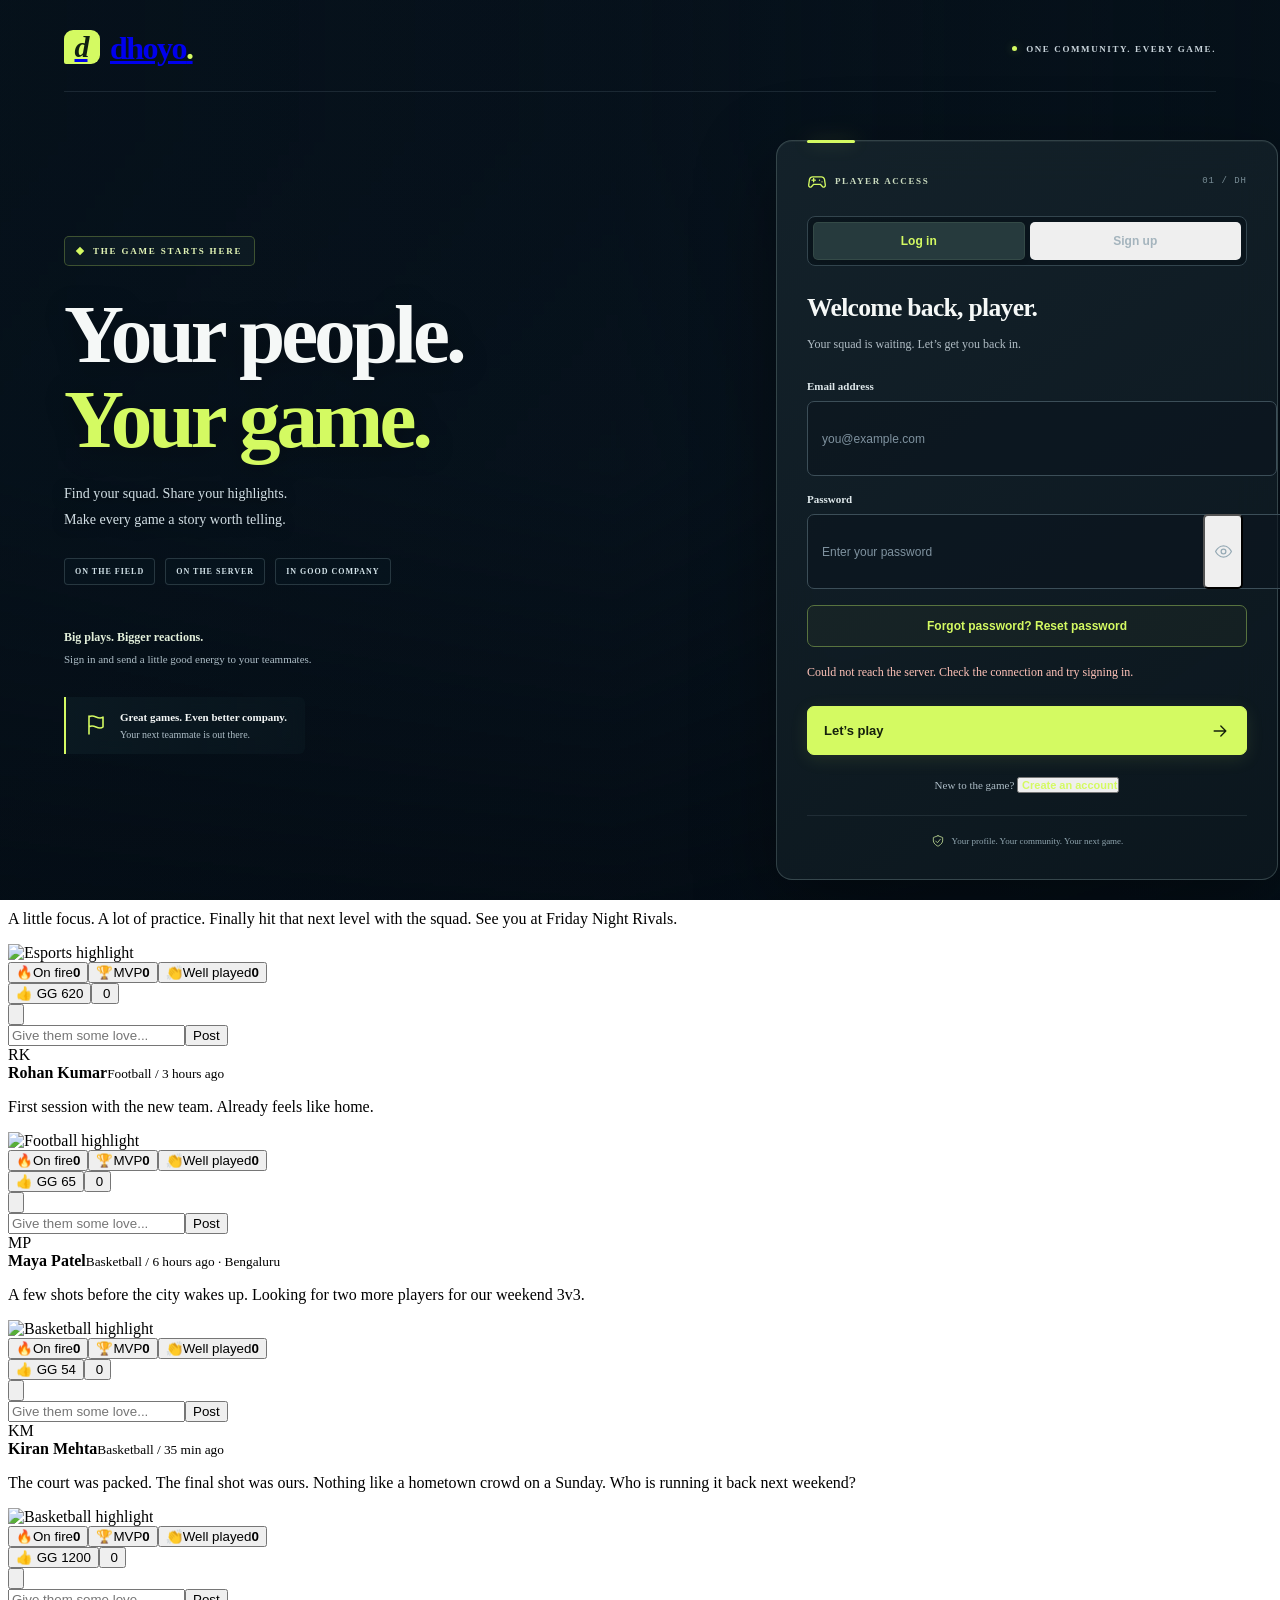
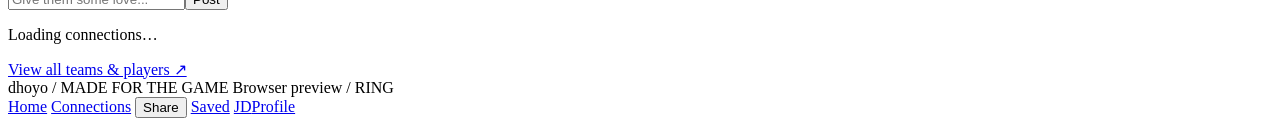
==== app/static/sportspace/index.html @ 50d2f035 "new" ====
<!doctype html>
<html lang="en">
<head>
  <meta charset="utf-8">
  <meta name="viewport" content="width=device-width,initial-scale=1">
  <title>dhoyo | Your people. Your game.</title>
  <meta name="description" content="Find your sporting community, share your highlights, and make room for your next game. Welcome to dhoyo.">
  <link rel="stylesheet" href="style.css">
  <link rel="stylesheet" href="social.css">
  <link rel="stylesheet" href="arena.css">
  <link rel="stylesheet" href="ring.css">
  <link rel="stylesheet" href="network.css">
  <link rel="stylesheet" href="connections.css">
  <link rel="stylesheet" href="profile.css">
  <link rel="stylesheet" href="player-hub.css">
  <link rel="stylesheet" href="game.css">
  <link rel="stylesheet" href="auth.css">
  <link rel="stylesheet" href="messages.css">
  <link rel="stylesheet" href="stickers.css">
  <link rel="stylesheet" href="friends.css">
  <link rel="stylesheet" href="organisations.css">
  <script src="stickers.js" defer></script>
  <script src="auth-ui.js" defer></script>
  <script src="auth-encryption.js" defer></script>
  <script src="app.js" defer></script>
  <script src="social.js" defer></script>
  <script src="arena.js" defer></script>
  <script src="ring.js" defer></script>
  <script src="network.js" defer></script>
  <script src="connections.js" defer></script>
  <script src="player-hub.js" defer></script>
  <script src="messages.js" defer></script>
  <script src="stickers-ui.js" defer></script>
  <script src="friends.js" defer></script>
  <script src="account-security.js" defer></script>
  <script src="organisations.js" defer></script>
</head>
<body class="account-pending">
  <aside class="sidebar">
    <a class="brand" href="#ring" aria-label="dhoyo home"><span class="brand-mark" aria-hidden="true">D</span> dhoyo<span class="ring-wordmark-dot">.</span></a>
    <div class="workspace-label">YOUR SPORTING UNIVERSE</div>
    <nav aria-label="Main navigation">
      <button data-org-route="organisation" hidden><img class="nav-icon" src="icons/trophy.svg" alt=""> Organisation dashboard</button>
      <button data-ring-route="ring"><img class="nav-icon" src="icons/house.svg" alt=""> Social feed</button>
      <button data-ring-route="connections"><img class="nav-icon" src="icons/users.svg" alt=""> Connections</button>
      <button data-ring-route="discover"><img class="nav-icon" src="icons/compass.svg" alt=""> Discover Arenas</button>
      <button data-view="grounds"><img class="nav-icon" src="icons/map-pin.svg" alt=""> Book a ground</button>
      <button data-view="tournaments"><img class="nav-icon" src="icons/trophy.svg" alt=""> Tournaments</button>
      <button data-view="activity"><img class="nav-icon" src="icons/bookmark.svg" alt=""> Saved & activity</button>
    </nav>
    <div id="ring-memberships"></div>
    <div class="sidebar-bottom"><span class="avatar mine">JD</span><div><strong>Jordan Davis</strong><small>Player account</small></div></div>
  </aside>
  <div class="shell">
    <header class="topbar"><span class="top-title">THE NEXT GENERATION OF PLAY</span><label class="search"><img class="nav-icon" src="icons/search.svg" alt=""><input id="search" type="search" placeholder="Search players, sports and places" aria-label="Search players, sports and places"></label></header>
    <main>
      <div class="page-heading"><div><p class="eyebrow" id="eyebrow">THE COMMUNITY</p><h1 id="title">A shared love of the game.</h1><p id="subtitle">On the field. On the server. In good company.</p></div><button class="primary" id="create">+ Create post</button></div>
      <div class="filters" id="filters" role="group" aria-label="Filter by sport"></div>
      <div id="content"></div>
    </main>
    <footer>dhoyo / MADE FOR THE GAME <span id="connection-status">Connecting to your account…</span></footer>
  </div>
  <nav class="app-bottom-nav" aria-label="App navigation">
    <a href="#ring" data-bottom-route="ring"><img src="icons/house.svg" alt=""><span>Home</span></a>
    <a href="#connections" data-bottom-route="connections"><img src="icons/users.svg" alt=""><span>Connections</span></a>
    <button type="button" data-compose aria-label="Share a moment"><img src="icons/plus.svg" alt=""><span>Share</span></button>
    <a href="#activity" data-bottom-route="activity"><img src="icons/bookmark.svg" alt=""><span>Saved</span></a>
    <a href="#player/demo-user" data-bottom-route="profile"><span class="bottom-profile-avatar">JD</span><span>Profile</span></a>
  </nav>
  <dialog id="modal"><form id="modal-form"><div class="modal-heading"><h2 id="modal-title"></h2><button type="button" class="icon-button" id="close-modal" aria-label="Close dialog" title="Close">×</button></div><div id="modal-body"></div><button class="primary wide" id="submit-modal" type="submit">Save</button></form></dialog>
  <div id="toast" role="status"></div>
  <dialog id="story-dialog" aria-label="Story viewer"><div id="story-content"></div></dialog>
</body>
</html>
---- app/static/sportspace/auth.css ----
/* Player access uses the same local arena artwork as the community. */
body.account-visible { overflow: hidden; }
.account-pending > .sidebar,
.account-pending > .shell,
.account-pending > .app-bottom-nav { visibility: hidden; }

#account-screen {
  --account-lime: #d4fa62;
  --account-muted: #b0bdc5;
  position: fixed;
  inset: 0;
  z-index: 1000;
  display: flex;
  flex-direction: column;
  align-items: stretch;
  gap: 0;
  padding: 30px clamp(24px, 5vw, 88px) 22px;
  overflow: auto;
  isolation: isolate;
  background: #07121c;
  color: #f5f8f7;
  scrollbar-color: #566743 #101c25;
}
.account-scene {
  position: fixed;
  inset: 0;
  z-index: -1;
  pointer-events: none;
  background:
    linear-gradient(90deg, #05101845, #0510180d 48%, #051018a6),
    linear-gradient(180deg, #06101c26 15%, #06101c0d 52%, #040b13b3),
    url("assets/game-arena.webp") center / cover no-repeat;
}
#account-screen .account-header {
  display: flex;
  align-items: center;
  justify-content: space-between;
  flex-shrink: 0;
  gap: 20px;
  padding-bottom: 24px;
  border-bottom: 1px solid #c8e1ef1c;
}
#account-screen .account-brand {
  display: inline-flex;
  gap: 0;
  font-size: 32px;
  font-weight: 850;
  letter-spacing: -1.5px;
}
.account-brand-symbol {
  display: grid;
  place-items: center;
  width: 34px;
  height: 34px;
  margin-right: 10px;
  border-radius: 9px 9px 9px 2px;
  background: var(--account-lime);
  color: #102011;
  font-size: 30px;
  font-weight: 900;
  line-height: 1;
  font-style: italic;
  padding-right: 2px;
  letter-spacing: -2px;
}
.account-brand-dot { color: var(--account-lime); }
.account-header-note {
  display: flex;
  align-items: center;
  gap: 9px;
  color: #cad5dc;
  font-size: 9px;
  font-weight: 650;
  letter-spacing: 1.6px;
}
.account-header-note > span {
  width: 5px;
  height: 5px;
  background: var(--account-lime);
  border-radius: 50%;
  box-shadow: 0 0 10px #d4fa6255;
}
.account-layout {
  display: grid;
  grid-template-columns: minmax(0, 1fr) minmax(360px, 440px);
  align-items: center;
  gap: clamp(30px, 6vw, 100px);
  flex: 1 0 auto;
  width: 100%;
  max-width: 1440px;
  margin: auto;
  padding: 48px 0;
}
#account-screen .account-welcome { padding-bottom: 30px; }
.account-kicker {
  display: inline-flex;
  align-items: center;
  gap: 10px;
  padding: 9px 12px;
  border: 1px solid #d4fa6240;
  border-radius: 5px;
  background: #111e26b3;
  color: #e4f6b7;
  font-size: 9px;
  font-weight: 700;
  letter-spacing: 1.8px;
}
.account-kicker > span {
  width: 6px;
  height: 6px;
  background: var(--account-lime);
  transform: rotate(45deg);
}
#account-screen .account-welcome h1 {
  max-width: none;
  margin: 26px 0 20px;
  font-size: clamp(50px, 6.5vw, 96px);
  font-weight: 850;
  line-height: 1.02;
  letter-spacing: -4px;
  text-shadow: 0 4px 28px #0005;
}
.account-welcome h1 > span { color: var(--account-lime); }
#account-screen .account-welcome > p {
  max-width: 440px;
  margin: 0;
  color: #d2dfe5;
  font-size: clamp(13px, 1.1vw, 16px);
  line-height: 1.8;
  text-shadow: 0 2px 12px #000a;
}
#account-screen .account-pills {
  display: flex;
  gap: 10px;
  flex-wrap: wrap;
  margin-top: 26px;
}
#account-screen .account-pills > span {
  padding: 8px 10px;
  border: 1px solid #d0e9f12b;
  border-radius: 4px;
  background: #07162080;
  color: #d3e3e9;
  font-size: 8px;
  font-weight: 650;
  letter-spacing: 1px;
}
.account-quest {
  display: flex;
  align-items: center;
  gap: 12px;
  width: fit-content;
  margin-top: 28px;
  padding: 14px 18px;
  border-left: 2px solid var(--account-lime);
  background: linear-gradient(90deg, #0c1b23d9, #0c1b2380);
  border-radius: 0 6px 6px 0;
  backdrop-filter: blur(8px);
}
.account-stickers { margin-top: 30px; max-width: 520px; }
.account-stickers[hidden] { display: none; }
.account-sticker-strip { display: grid; grid-template-columns: repeat(8, minmax(0, 1fr)); gap: 2px; align-items: center; }
.account-sticker { width: 100%; height: auto; filter: drop-shadow(0 5px 6px #0005); transform: rotate(-8deg); transition: transform .2s; }
.account-sticker:nth-child(even) { transform: rotate(8deg) translateY(-5px); }
.account-sticker:hover { transform: translateY(-8px) rotate(0); }
#account-screen .account-stickers p { margin: 13px 0 0; font-size: 12px; line-height: 1.6; color: #e2efda; }
.account-stickers p > span { display: block; color: #aebec7; font-size: 11px; margin-top: 4px; }
.account-quest > svg { width: 24px; height: 24px; color: var(--account-lime); }
.account-quest strong { display: block; font-size: 11px; font-weight: 650; }
.account-quest div > span { display: block; margin-top: 6px; color: #aebec7; font-size: 10px; }
#account-screen .account-form {
  position: relative;
  width: 100%;
  max-width: none;
  margin: 0;
  padding: 30px;
  border: 1px solid #a9c5c13d;
  border-radius: 16px;
  background: linear-gradient(145deg, #15232bec, #0c171fea);
  box-shadow: 0 24px 80px #0006, inset 0 1px 0 #e7fffc0d;
  backdrop-filter: blur(20px);
}
.account-form::before {
  content: "";
  position: absolute;
  width: 48px;
  height: 3px;
  top: -1px;
  left: 30px;
  background: var(--account-lime);
  border-radius: 2px;
  box-shadow: 0 0 18px #d4fa6244;
}
.account-card-top { display: flex; align-items: center; justify-content: space-between; gap: 12px; }
.account-access { display: flex; align-items: center; gap: 8px; color: #cbdcc0; font-size: 9px; font-weight: 650; letter-spacing: 1.6px; }
.account-access svg { width: 20px; height: 20px; color: var(--account-lime); }
.account-card-index { color: #788d96; font-family: monospace; font-size: 9px; letter-spacing: 1px; }
.account-auth-tabs { display: grid; grid-template-columns: 1fr 1fr; gap: 5px; margin: 25px 0 27px; padding: 5px; background: #071119a6; border: 1px solid #33454e; border-radius: 8px; }
.account-auth-tabs button { padding: 11px; border: 1px solid transparent; border-radius: 5px; color: #a4b4bd; font-size: 12px; font-weight: 650; }
.account-auth-tabs button:hover { background: #23333b; color: #f3f8f7; }
.account-auth-tabs button.active { background: #263a3d; border-color: #5c756047; color: var(--account-lime); box-shadow: 0 2px 5px #0002; }
#account-screen .account-form h2 { margin: 0; font-size: clamp(23px, 2vw, 28px); line-height: 1.2; font-weight: 750; letter-spacing: -.7px; }
#account-screen .account-form .account-form-intro { margin: 10px 0 26px; color: var(--account-muted); font-size: 12px; line-height: 1.7; }
#account-screen .account-form label { display: block; margin: 17px 0 0; color: #dfe9ec; font-size: 11px; font-weight: 550; }
#account-screen .account-form input,
#account-screen .account-form select {
  display: block;
  width: 100%;
  min-width: 0;
  min-height: 47px;
  margin-top: 9px;
  padding: 13px 14px;
  border: 1px solid #3c4e58;
  border-radius: 7px;
  background: #0a151e99;
  color: #eff6f6;
  font-size: 12px;
  font-weight: 400;
  transition: border-color .18s, background .18s;
}
#account-screen .account-form input::placeholder { color: #7f929f; opacity: 1; }
#account-screen .account-form input:hover,
#account-screen .account-form select:hover { border-color: #638077; }
#account-screen .account-form input:focus,
#account-screen .account-form select:focus { outline: 2px solid var(--account-lime); outline-offset: 2px; border-color: #8ba74f; background: #101f26; }
.account-password-field { position: relative; margin-top: 9px; }
#account-screen .account-password-field input { margin: 0; padding-right: 48px; }
.account-password-toggle { position: absolute; inset: 0 4px 0 auto; display: grid; place-items: center; width: 40px; padding: 0; border-radius: 5px; color: #96aab5; }
.account-password-toggle svg { width: 19px; height: 19px; }
.account-password-toggle:hover { color: var(--account-lime); background: #d4fa620a; }
#account-screen .account-forgot { display: block; width: 100%; min-height: 42px; margin: 16px 0 0; padding: 10px 12px; border: 1px solid #58733f; border-radius: 7px; background: #d4fa6208; color: var(--account-lime); font-size: 12px; font-weight: 650; text-align: center; }
.account-forgot:hover { text-decoration: underline; text-underline-offset: 3px; }
#account-screen .account-form .account-password-help { margin-top: 7px; color: #9dafb9; font-size: 10px; }
#account-screen .account-location { display: grid; grid-template-columns: minmax(0, 1fr) minmax(0, 1fr); gap: 12px; }
#account-screen .account-form .account-error { margin: 16px 0 0; color: #ffc3b8; font-size: 12px; line-height: 1.6; }
#account-screen .account-error:empty { display: none; }
#account-screen .account-form .account-notice { margin: 16px 0 0; color: var(--account-lime); font-size: 12px; line-height: 1.6; }
#account-screen .account-notice:empty { display: none; }
#account-screen .account-form .account-submit { display: flex; align-items: center; justify-content: space-between; width: 100%; min-height: 49px; margin: 24px 0 0; padding: 13px 16px; border: 1px solid #d4fa62; border-radius: 7px; background: var(--account-lime); color: #14200c; font-size: 13px; font-weight: 750; box-shadow: 0 4px 18px #d4fa621a; }
.account-submit svg { width: 20px; height: 20px; transition: transform .18s; }
#account-screen .account-submit:hover { background: #e3ff95; border-color: #e3ff95; box-shadow: 0 4px 24px #d4fa6233; }
.account-submit:hover svg { transform: translateX(3px); }
#account-screen .account-submit:disabled { opacity: .65; cursor: wait; }
#account-screen .account-form .account-switch-line { margin: 22px 0; color: #aebec7; text-align: center; font-size: 11px; }
#account-screen .account-switch { width: auto; padding: 0 0 0 3px; color: var(--account-lime); font-size: 11px; font-weight: 650; }
.account-switch:hover { text-decoration: underline; text-underline-offset: 3px; }
#account-screen .account-return { display: block; width: 100%; padding: 10px; margin-bottom: 16px; color: var(--account-lime); font-size: 12px; }
#account-code { letter-spacing: .3em; font-size: 17px!important; }
.account-card-footer { display: flex; align-items: center; justify-content: center; gap: 7px; padding-top: 18px; border-top: 1px solid #b7d3e01a; color: #8fa5ae; font-size: 9px; line-height: 1.6; }
.account-card-footer svg { width: 14px; height: 14px; flex-shrink: 0; color: #abc487; }
#account-screen .account-footer { display: flex; align-items: center; justify-content: space-between; flex-shrink: 0; gap: 20px; margin: 0; padding: 18px 0 0; border-top: 1px solid #c8e1ef1c; color: #aec1cd; font-size: 8px; font-weight: 600; letter-spacing: 1.6px; }
.account-footer > span:last-child { display: flex; align-items: center; gap: 12px; }
.account-footer svg { width: 15px; height: 15px; color: var(--account-lime); }
#account-screen.account-register .account-layout { padding-block: 30px; }
.account-register .account-auth-tabs { margin-block: 20px; }
#account-screen.account-register .account-form-intro { margin-bottom: 20px; }
#account-screen.account-register .account-form label { margin-top: 14px; }

.account-security-dialog { width: 500px; max-width: calc(100vw - 24px); max-height: calc(100dvh - 32px); padding: 0; border: 1px solid #3b4e5c; border-radius: 14px; background: #101d2b; color: #f2f6ee; overflow: auto; color-scheme: dark; }
.account-security-dialog::backdrop { background: #050c17ba; backdrop-filter: blur(5px); }
.security-heading { display: flex; align-items: center; justify-content: space-between; gap: 12px; padding: 22px 24px; border-bottom: 1px solid #334655; }
.security-heading h2 { margin: 7px 0 0; font-size: 22px; }
.security-heading .eyebrow { color: #d4fa62; }
.security-close { min-width: 36px; min-height: 36px; border-radius: 50%; border: 1px solid #445967; color: #e8eff0; font-size: 22px; }
#account-security-form { padding: 22px 24px; }
.security-intro, .security-recovery p { margin: 0 0 20px; color: #a8b8c4; font-size: 12px; line-height: 1.8; }
#account-security-form label { display: block; margin-top: 16px; font-size: 12px; font-weight: 650; }
#account-security-form input { display: block; width: 100%; min-width: 0; min-height: 44px; margin-top: 8px; padding: 12px; border: 1px solid #405362; border-radius: 7px; background: #0b1723; color: #f2f6ee; font-size: 13px; }
#security-password-help { display: block; margin-top: 7px; color: #a8b8c4; font-size: 10px; }
.security-error { color: #ffc3b8; font-size: 12px; line-height: 1.7; }
.security-error:empty { display: none; }
.security-submit { width: 100%; min-height: 44px; margin-top: 22px; background: #d4fa62; color: #14200c; border-radius: 7px; }
.security-recovery { margin-top: 24px; padding-top: 18px; border-top: 1px solid #334655; }
.security-recovery strong { font-size: 12px; }
.security-recovery p { margin: 8px 0 10px; }
.security-recovery button { width: 100%; min-height: 42px; padding: 10px; border: 1px solid #647c39; border-radius: 7px; color: #d4fa62; font-size: 12px; }
.account-security-dialog :is(button,input):focus-visible, #account-screen .account-forgot:focus-visible, #account-screen .account-return:focus-visible { outline: 2px solid #d4fa62; outline-offset: 3px; }
.account-security-dialog :disabled { opacity: .6; cursor: wait; }
@media(max-width:560px) { .security-heading { padding: 18px; } .security-heading h2 { font-size: 20px; } #account-security-form { padding: 18px; } }

@media (min-width: 1500px) {
  #account-screen { padding-inline: max(5vw, calc((100vw - 1440px) / 2)); }
}
@media (max-width: 1000px) and (min-width: 761px) {
  .account-layout { grid-template-columns: minmax(0, 1fr) minmax(330px, 390px); gap: 28px; }
  #account-screen .account-welcome h1 { font-size: clamp(48px, 7vw, 70px); letter-spacing: -3px; }
  #account-screen .account-pills { gap: 6px; }
  .account-quest { padding: 12px; margin-top: 42px; }
  #account-screen .account-form { padding: 26px; }
}
@media (max-width: 760px) {
  #account-screen { padding: 22px 22px 18px; }
  .account-scene { background-position: 35% center; }
  #account-screen .account-header { padding-bottom: 18px; }
  #account-screen .account-brand { font-size: 28px; }
  .account-brand-symbol { width: 30px; height: 30px; font-size: 26px; }
  .account-header-note { font-size: 7px; letter-spacing: .8px; gap: 7px; }
  .account-layout { grid-template-columns: minmax(0, 1fr); gap: 28px; max-width: 480px; padding: 32px 0; }
  #account-screen .account-welcome { padding-bottom: 0; }
  .account-kicker { font-size: 8px; padding: 7px 10px; }
  #account-screen .account-welcome h1 { margin: 18px 0 14px; font-size: clamp(44px, 10vw, 64px); letter-spacing: -2.5px; }
  #account-screen .account-welcome > p { display: block; font-size: 12px; line-height: 1.7; }
  #account-screen .account-pills, .account-quest { display: none; }
  .account-stickers { margin-top: 22px; }
  #account-screen .account-stickers p { font-size: 11px; }
  .account-stickers p > span { font-size: 10px; }
  #account-screen .account-form { padding: 25px; border-radius: 13px; }
  .account-auth-tabs { margin-block: 20px 24px; }
  #account-screen .account-form h2 { font-size: 25px; }
  #account-screen .account-form .account-form-intro { margin-bottom: 23px; }
  #account-screen .account-form input,
  #account-screen .account-form select { font-size: 16px; }
  #account-screen .account-footer { justify-content: center; font-size: 7px; padding-top: 17px; }
  .account-footer > span:last-child { display: none; }
  #account-screen.account-register .account-layout { padding-block: 26px; }
  .account-register .account-welcome { display: none; }
}
@media (max-width: 380px) {
  #account-screen { padding-inline: 16px; }
  .account-header-note { font-size: 6px; }
  #account-screen .account-form { padding: 22px; }
  #account-screen .account-form h2 { font-size: 22px; }
  .account-card-footer { font-size: 8px; }
}
@media (prefers-reduced-motion: reduce) {
  #account-screen *, #account-screen *::before { transition: none; animation: none; }
  .account-submit:hover svg { transform: none; }
}

/* Account state and organisation sign-up fields use the existing access layout. */
#account-screen [hidden] { display: none !important; }
#account-screen .account-role-note { margin: 12px 0 0; color: #aebec7; font-size: 11px; line-height: 1.6; }
---- app/static/sportspace/organisations.css ----
/* Ground and tournament service surfaces; Ring's social/profile styles stay scoped. */
[data-org-route][hidden],.org-form-context [hidden],#account-screen .account-organisation-field[hidden],#account-screen .account-role-note[hidden]{display:none!important}
#account-screen .account-role-note{margin:12px 0 0;color:#b7c8b5;font-size:11px;line-height:1.6}
.org-dashboard-shortcut{border:1px solid #576b43;border-radius:6px;padding:10px 12px;color:#d4fa62;font-size:11px;font-weight:650;white-space:nowrap}
.org-service-nav{display:flex;flex-wrap:wrap;justify-content:flex-start;gap:8px;padding:23px 0;margin:0 0 8px;border-bottom:1px solid #35402e}
.org-service-nav a{font-size:12px;font-weight:600;padding:10px 14px;border:1px solid #3b4931;border-radius:7px;color:#becbb3;background:#182119}
.org-service-nav a[aria-current=page]{border-color:#d4fa62;color:#d4fa62;background:#d4fa6210}
.org-identity{display:flex;align-items:center;gap:18px;padding:25px;border:1px solid #4b623b;border-radius:14px;background:linear-gradient(115deg,#253624,#18231c);margin:24px 0}
.org-identity>div:nth-child(2){flex:1;min-width:0}.org-identity h2{font-size:28px;line-height:1.25;margin:8px 0;overflow-wrap:anywhere}.org-identity p{font-size:12px;line-height:1.6;color:#acbba4;margin:0}.org-identity-icon{display:grid;place-items:center;width:62px;height:62px;flex-shrink:0;border:1px solid #68804b;border-radius:16px;background:#d4fa6209}.org-identity-icon img{width:27px;filter:invert(.8)}
.org-kicker{display:block;font-size:10px;line-height:1.5;font-weight:700;color:#b9d58e;text-transform:uppercase;letter-spacing:1px}.org-status{display:inline-flex;align-items:center;align-self:flex-start;border:1px solid #5b6a48;border-radius:30px;padding:6px 10px;background:#2b3623;color:#d4e6bf;font-size:10px;font-weight:600;white-space:nowrap;text-transform:capitalize}
.org-metrics{display:grid;grid-template-columns:repeat(3,minmax(0,1fr));gap:14px;margin-bottom:35px}.org-metrics>div{display:flex;flex-direction:column;gap:9px;border:1px solid #3c4a34;border-radius:10px;background:#1b251c;padding:22px}.org-metrics strong{font-size:32px;color:#d4fa62}.org-metrics span{font-size:12px;color:#b7c3ad}
.org-section{margin:32px 0}.org-section-heading,.org-list-actions{display:flex;justify-content:space-between;align-items:center;gap:18px;margin:0 0 18px}.org-section-heading h2{font-size:20px;margin:0 0 6px}.org-section-heading p{font-size:12px;color:#a5b39b;line-height:1.6;margin:0}.org-grid{display:grid;grid-template-columns:repeat(2,minmax(0,1fr));gap:18px}.org-card{min-width:0;padding:23px;border:1px solid #435338;border-radius:13px;background:#1a231c;position:relative;overflow-wrap:anywhere}.org-card h2{font-size:22px;line-height:1.35;margin:12px 0}.org-card>p{font-size:12px;line-height:1.7;color:#b8c4ae;margin:9px 0}.org-card-symbol{position:absolute;right:22px;top:20px;opacity:.5}.org-card-symbol img{width:21px;filter:invert(.7)}.org-card-symbol+.org-kicker{padding-right:30px}.org-card .org-owner{font-size:11px;color:#a1b48f}.org-details{display:grid;gap:13px;margin:20px 0}.org-details>div{display:flex;justify-content:space-between;gap:14px}.org-details dt{color:#95a58a;font-size:11px;flex-shrink:0}.org-details dd{font-size:12px;color:#d2ddc9;margin:0;text-align:right;overflow-wrap:anywhere}.org-card-footer{border-top:1px solid #3e4e32;padding-top:18px;display:flex;justify-content:space-between;align-items:center;gap:14px}.org-card-footer strong{font-size:20px}.org-card-footer small{font-size:10px;color:#a1b292}.org-event-top{display:flex;justify-content:space-between;align-items:center;gap:12px}.org-capacity{display:flex;justify-content:space-between;gap:14px;border-top:1px solid #3e4e32;padding:17px 0 0;font-size:11px;color:#b9c6ae}.org-capacity span{color:#d4fa62}.org-actions{display:flex;align-items:center;flex-wrap:wrap;gap:9px;margin-top:18px}.org-button{display:inline-flex;align-items:center;justify-content:center;min-height:39px;padding:10px 13px;border:1px solid #5a6a49;border-radius:6px;background:#25301f;color:#d0e3b9;font-size:11px;font-weight:650;line-height:1.5;white-space:nowrap}.org-button:hover{background:#324127;border-color:#899c67}.org-danger{color:#efb8aa;border-color:#775345;background:#392820}.org-danger:hover{background:#50352b;border-color:#a1705d}.org-event .org-help{font-size:11px;line-height:1.6}.org-registration{padding:10px;border:1px solid #526844;border-radius:5px;color:#d4fa62!important;background:#d4fa6208}.org-booking{display:flex;align-items:center;justify-content:space-between;gap:20px;border:1px solid #3e4f35;border-radius:10px;padding:20px;background:#19241c;margin:10px 0}.org-booking>div{min-width:0;flex:1}.org-booking h3{font-size:15px;line-height:1.4;margin:0;overflow-wrap:anywhere}.org-booking p{font-size:12px;color:#b2c1a6;line-height:1.65;margin:9px 0 4px}.org-booking small{font-size:11px;color:#94a989}
.org-empty{grid-column:1/-1;text-align:center;padding:40px 24px;border:1px dashed #45533b;border-radius:12px;background:#192219}.org-empty h3{font-size:19px;margin:0 0 10px}.org-empty p{max-width:560px;margin:0 auto 16px;color:#9daf91;font-size:12px;line-height:1.7}.org-error{padding:22px;border:1px solid #795b47;background:#382c22;border-radius:10px;margin:24px 0}.org-error p{font-size:13px;line-height:1.7;color:#ffd2ba;margin:0 0 14px}.org-info{padding:18px;border:1px solid #4c6040;border-radius:9px;background:#24301f;color:#bbccb0;font-size:12px;line-height:1.7;margin:15px 0 22px}.org-info a,.org-help a{color:#d4fa62;text-decoration:underline;text-underline-offset:3px}.org-help{font-size:12px;line-height:1.7;color:#a0b195}.org-list-actions .org-help{margin:0}.org-service-view #content>.org-section:first-of-type{margin-top:24px}
#modal.org-modal{width:560px;color:#eef6e5;background:#15221a;border:1px solid #506744;border-radius:14px}#modal.org-modal::backdrop{background:#050d0ab5;backdrop-filter:blur(3px)}#modal.org-modal .field{font-size:12px;margin-bottom:17px}#modal.org-modal .field input,#modal.org-modal .field select{color:#e6f0df;border:1px solid #586c49;background:#101c14;border-radius:7px;font-size:12px;min-height:44px}#modal.org-modal .field input:focus,#modal.org-modal .field select:focus{outline:2px solid #d4fa62;outline-offset:2px}#modal.org-modal .field input[readonly]{opacity:.7}.org-form-grid{display:grid;grid-template-columns:repeat(2,minmax(0,1fr));gap:14px}.org-form-grid>*{min-width:0}.org-form-error{color:#ffc3b1;font-size:12px;line-height:1.7}.org-form-error:empty{display:none}.org-slot-status{font-size:12px;color:#bed0ad;line-height:1.7;margin-bottom:20px}.org-time-note{padding:13px;border:1px solid #596b46;border-radius:7px;background:#d4fa6208;font-size:12px;line-height:1.7;color:#bfcdb3}.org-roster-row{border-bottom:1px solid #3d5034;padding:15px 0}.org-roster-row strong{font-size:14px;overflow-wrap:anywhere}.org-roster-row small{color:#a9b99e;line-height:1.6}
/* The organisation workspace keeps identity, everyday actions and navigation together. */
.org-service-view{--org-text:#edf2e7;--org-muted:#a4b09f;--org-line:#303c2e;--org-surface:#141b16;--org-accent:#d5f76b}
.org-service-view .org-dashboard-shortcut{min-height:44px;border-radius:8px}
.org-service-view .org-service-nav{align-items:center;gap:8px;padding:9px 0 22px;margin:0 0 25px;border-color:var(--org-line)}
.org-service-view .org-service-nav a{display:inline-flex;align-items:center;min-height:44px;padding:10px 15px;border:1px solid transparent;border-radius:8px;color:#aab7a3;font-size:13px;font-weight:550;background:transparent}
.org-service-view .org-service-nav a:hover{background:#1c251b;color:var(--org-text)}
.org-service-view .org-service-nav a[aria-current=page]{background:#222e1b;color:var(--org-accent);border-color:#46583a}
.org-service-nav .org-refresh{margin-left:auto}
.org-service-view .org-button{gap:7px;min-height:44px;padding:10px 14px;border-color:#47573d;border-radius:8px;background:#1b261b;color:#d5e3c7;font-size:12px}
.org-service-view .org-button:hover{background:#283520;border-color:#81975e}
.org-service-view .org-button.org-danger{color:#f0beb0;border-color:#705247;background:#30251f}
.org-service-view .org-button.org-danger:hover{background:#443027;border-color:#a1705e}
.org-button img,.org-workspace-actions img{width:16px;height:16px}
.org-service-view .org-button img{filter:invert(.8)}
.org-service-view :is(button,a):focus-visible{outline:2px solid var(--org-accent);outline-offset:4px}
.org-service-view :is(.org-button,.primary):disabled{opacity:.5;cursor:default}
.org-workspace{display:flex;flex-wrap:wrap;justify-content:space-between;align-items:center;gap:18px 22px;padding:1px 0 25px}
.org-workspace-identity{display:flex;align-items:center;gap:16px;min-width:0;flex:1}
.org-monogram{display:grid;place-items:center;width:62px;height:62px;flex:0 0 62px;border:1px solid #5a7040;border-radius:16px;background:#25341b;color:#d5f76b;font-size:23px;font-weight:750;letter-spacing:-.8px}
.org-workspace-copy{min-width:0}
.org-workspace-copy .org-kicker{font-size:9px;color:#a1b68a;letter-spacing:1.5px}
.org-workspace-copy h2{margin:6px 0 7px;font-size:clamp(23px,2.4vw,32px);font-weight:750;line-height:1.2;letter-spacing:-.9px;color:var(--org-text);overflow-wrap:anywhere}
.org-workspace-copy p{margin:0;color:var(--org-muted);font-size:12px;line-height:1.6}
.org-workspace-actions{display:flex;flex-wrap:wrap;align-items:center;justify-content:flex-end;gap:8px;flex-shrink:0}
.org-workspace-actions :is(.primary,.org-button){font-size:12px}
.org-workspace-summary{display:flex;align-items:center;flex-wrap:wrap;gap:12px;flex:0 0 100%;color:#a7b3a0;font-size:13px;line-height:1.7}
.org-workspace-summary p{margin:0;max-width:720px}
.org-workspace-summary .org-status{font-size:9px}
.org-dashboard-tabs{display:flex;flex-wrap:wrap;align-items:center;gap:5px;padding:7px;margin:0 0 25px;border:1px solid #2f3a2d;border-radius:11px;background:#131a14}
.org-dashboard-tabs button{display:inline-flex;justify-content:center;align-items:center;gap:9px;min-height:44px;padding:10px 17px;border:1px solid transparent;border-radius:7px;color:#a6b29f;font-size:13px;font-weight:600;text-align:center}
.org-dashboard-tabs button:hover{color:#e6eedc;background:#1e291a}
.org-dashboard-tabs button.active{color:#d5f76b;background:#26321e;border-color:#485b36}
.org-dashboard-tabs button span{width:auto;min-width:21px;border-radius:5px;padding:2px 5px;color:#c0cbb6;background:#2c3528;font-size:10px;line-height:1.5;text-align:center}
.org-dashboard-tabs button.active span{color:#d5f76b;background:#3b4b2b}
.org-dashboard-panel{min-width:0}

/* Metric shortcuts remain readable as a two-column grid on phones. */
.org-service-view .org-metrics{display:grid;grid-template-columns:repeat(4,minmax(0,1fr));gap:14px;margin:0 0 29px}
.org-service-view .org-metrics>:is(div,button){display:grid;grid-template-columns:minmax(0,1fr) auto;align-content:start;align-items:center;column-gap:10px;row-gap:9px;min-width:0;min-height:158px;padding:21px;border:1px solid #33422d;border-radius:12px;background:#151d16;color:#edf2e7;text-align:left}
.org-service-view .org-metrics>button{transition:border-color 160ms ease,background 160ms ease}
.org-service-view .org-metrics>button:hover{background:#1c2719;border-color:#6c8650}
.org-service-view .org-metrics strong{grid-column:1;grid-row:1;font-size:34px;line-height:1.2;font-weight:750;letter-spacing:-1px;color:#edf2e7;font-variant-numeric:tabular-nums}
.org-service-view .org-metrics>:is(div,button)>span:not(.org-metric-icon){grid-column:1/-1;grid-row:2;color:#c3cfb9;font-size:12px;line-height:1.5}
.org-service-view .org-metrics small{grid-column:1/-1;grid-row:3;margin:0;color:#92a285;font-size:10px;line-height:1.5}
.org-service-view .org-metrics .org-metric-icon{display:grid;place-items:center;grid-column:2;grid-row:1;width:35px;height:35px;padding:8px;border:1px solid #3e5130;border-radius:10px;color:#d5f76b;background:#24331b}
.org-metric-icon img{width:17px;height:17px;filter:invert(.8)}
.org-metric-icon svg{width:17px;height:17px}
.org-overview-layout{display:grid;grid-template-columns:minmax(0,1.8fr) minmax(290px,1fr);align-items:start;gap:24px}
.org-overview-layout>:is(div,section,aside){min-width:0}
.org-overview-layout .org-section:first-child{margin-top:0}
.org-overview-aside{display:grid;gap:21px;align-content:start}
.org-overview-aside>.org-section{margin:0;padding:23px;border:1px solid #33412d;border-radius:13px;background:#151d16}
.org-overview-aside .org-section-heading{margin-bottom:9px}
.org-overview-aside .org-section-heading h2{font-size:18px}
.org-overview-aside .org-section-heading p{font-size:11px}
.org-overview-aside .org-empty{padding:23px 15px}
.org-overview-aside .org-empty h3{font-size:18px}
.org-overview-aside .org-empty p{font-size:12px}
.org-value-note{padding:23px;border:1px solid #3e5130;border-radius:13px;background:#1c2818}
.org-value-note .org-kicker{font-size:9px;letter-spacing:1.2px}
.org-value-note strong{display:block;margin:14px 0 10px;color:#d5f76b;font-size:32px;line-height:1.2;letter-spacing:-1px;font-weight:700;font-variant-numeric:tabular-nums}
.org-value-note p{margin:0;color:#acbe9c;font-size:11px;line-height:1.8}
.org-next-event{display:grid;grid-template-columns:76px minmax(0,1fr);align-items:start;gap:21px;padding:25px;border:1px solid #53693b;border-radius:13px;background:linear-gradient(115deg,#23321b,#182118 78%)}
.org-event-date,.org-agenda-date{display:flex;flex-direction:column;align-items:center;justify-content:center;gap:5px;flex-shrink:0;width:76px;min-height:87px;padding:10px;border:1px solid #5a7140;border-radius:10px;color:#d5f76b;background:#2a3b20;text-align:center}
.org-event-date strong{font-size:32px;line-height:1.1;letter-spacing:-.7px;font-variant-numeric:tabular-nums}
.org-event-date :is(span,small){margin:0;color:#c7dda7;font-size:10px;line-height:1.3;font-weight:650;text-transform:uppercase;letter-spacing:.8px}
.org-event-summary{min-width:0}
.org-event-summary h3{margin:9px 0;font-size:25px;line-height:1.2;letter-spacing:-.7px;font-weight:700;overflow-wrap:anywhere}
.org-event-summary p{margin:0;color:#bacbaa;font-size:12px;line-height:1.7;overflow-wrap:anywhere}
.org-next-event>.org-actions{grid-column:2;margin-top:-5px}
.org-event-summary .org-actions{margin-top:17px}
.org-next-event .org-status{background:#2a3a20;border-color:#607644}
.org-task-list{display:grid}
.org-task{display:grid;grid-template-columns:30px minmax(0,1fr);column-gap:12px;row-gap:9px;align-items:start;padding:20px 0;border-bottom:1px solid #2e3b28}
.org-task:last-child{padding-bottom:0;border-bottom:0}
.org-task-number{display:grid;place-items:center;width:30px;height:30px;border:1px solid #4b5e39;border-radius:9px;background:#24321d;color:#d5f76b;font-size:12px;font-weight:700}
.org-task h3{margin:0 0 6px;font-size:13px;font-weight:650;line-height:1.5}
.org-task p{margin:0;color:#a6b59b;font-size:11px;line-height:1.75}
.org-task>button{grid-column:2;justify-self:start}
.org-task .org-button{margin-top:2px;font-size:11px}
.org-task div>.org-button{margin-top:12px}
.org-agenda{border:1px solid #33412e;border-radius:12px;padding:0 20px;background:#141c15}
.org-agenda-row{display:flex;align-items:center;gap:15px;padding:19px 0;border-bottom:1px solid #2d3929}
.org-agenda-row:last-child{border-bottom:0}
.org-agenda-date{width:49px;min-height:55px;padding:8px 6px;border-color:#465738;border-radius:8px;background:#24301e}
.org-agenda-date strong{font-size:22px;line-height:1.1;font-variant-numeric:tabular-nums}
.org-agenda-date :is(span,small){margin:0;color:#bacda2;font-size:8px;line-height:1.3;font-weight:650;letter-spacing:.5px;text-transform:uppercase}
.org-agenda-copy{flex:1;min-width:0}
.org-agenda-copy :is(h3,strong){display:block;margin:0;color:#e3edda;font-size:13px;font-weight:600;line-height:1.5;overflow-wrap:anywhere}
.org-agenda-copy :is(p,small){margin:5px 0 0;color:#a4b398;font-size:11px;line-height:1.6;overflow-wrap:anywhere}
.org-agenda-row>.org-status{align-self:center}
.org-agenda-row>.org-button{font-size:11px}

/* Keep management filters and edit actions close to their content. */
.org-manager-toolbar{display:flex;align-items:flex-start;justify-content:space-between;gap:20px;margin:0 0 21px}
.org-manager-toolbar h2{margin:0 0 7px;font-size:22px;font-weight:650;line-height:1.25;letter-spacing:-.6px}
.org-manager-toolbar p{margin:0;color:#a6b59b;font-size:12px;line-height:1.65}
.org-status-filters{display:flex;flex-wrap:wrap;align-items:center;gap:6px}
.org-status-filters button{display:inline-flex;align-items:center;justify-content:center;min-height:44px;padding:10px 13px;border:1px solid #3b4a31;border-radius:8px;color:#b4c3a8;font-size:11px;font-weight:550;line-height:1.5}
.org-status-filters button:hover{background:#222f1c;border-color:#6d8152}
.org-status-filters button.active{background:#2b381e;color:#d5f76b;border-color:#6d8450}
.org-status-filters button span{width:auto;margin-left:6px;color:inherit;font-size:10px}
.org-management-search{display:flex;align-items:center;gap:10px;margin:0 0 20px;padding:12px 15px;border:1px solid #3c4b32;border-radius:8px;background:#141d14}
.org-management-search input{width:100%;min-width:0;border:0;outline:none;color:#edf2e7;background:transparent;font-size:13px}
.org-management-search img{width:17px;height:17px;filter:invert(.7)}
.org-management-search:focus-within{outline:2px solid #d5f76b;outline-offset:2px}
.org-management-search input::placeholder{color:#98a88c}
.org-service-view .org-card{background:#141c15;border-color:#36462e;border-radius:13px}
.org-service-view .org-card:focus{outline:2px solid var(--org-accent);outline-offset:4px}
.org-service-view .org-card h2{margin:13px 0 10px;font-size:23px;font-weight:650;line-height:1.3;letter-spacing:-.55px}
.org-service-view .org-card>p{color:#b9c6ae;font-size:12px;line-height:1.7}
.org-service-view .org-card .org-owner{color:#95a888;font-size:11px}
.org-ground-card>.org-kicker{padding-right:30px}
.org-service-view .org-details dt{color:#99aa8e;font-size:11px;line-height:1.6}
.org-service-view .org-details dd{color:#d4e0c9;font-size:12px;line-height:1.6}
.org-service-view .org-card-footer{border-color:#35452d}
.org-card-footer strong{font-weight:650;letter-spacing:-.5px}
.org-capacity-track{width:100%;height:5px;margin:11px 0 17px;background:#2c3926;border-radius:5px;overflow:hidden}
.org-capacity-track span{display:block;height:100%;max-width:100%;border-radius:inherit;background:#a9ca5e}
.org-service-view .org-card .org-registration{padding:11px 12px;border:1px solid #4b6238;border-radius:7px;color:#d5f76b;background:#24311b}
.org-service-view .org-booking{background:#141c15;border-color:#35462d;border-radius:11px}
.org-service-view .org-empty{padding:37px 24px;border-color:#4b603b;background:#151e13}
.org-service-view .org-empty h3{font-size:23px;line-height:1.3;font-weight:650;letter-spacing:-.5px}
.org-service-view .org-empty p{max-width:510px;color:#adbd9e;font-size:13px;line-height:1.75}
.org-empty :is(.primary,.org-button){margin:2px 3px}
.org-status[data-status=open],.org-status[data-status=confirmed]{background:#25321b;border-color:#536b38;color:#d5f76b}
.org-status[data-status=live]{background:#17352a;border-color:#366b56;color:#90e5bf}
.org-status[data-status=draft]{background:#302b1b;border-color:#5e5535;color:#e5d395}
.org-status[data-status=completed]{background:#212b31;border-color:#40545f;color:#b6d1df}
.org-status[data-status=cancelled],.org-status[data-status=withdrawn]{background:#32251f;border-color:#634b41;color:#ebbbab}

/* Form grouping and field hints make setup easier to scan. */
#modal.org-modal{width:600px;max-width:calc(100vw - 32px);max-height:calc(100dvh - 40px);overflow-y:auto;background:#151e17;border-color:#536a40;border-radius:15px}
#modal.org-modal .modal-heading{gap:16px}
#modal.org-modal .modal-heading h2{font-size:23px;line-height:1.25;letter-spacing:-.5px}
#modal.org-modal #close-modal{width:44px;height:44px;min-width:44px;font-size:25px}
#modal.org-modal .field{margin-bottom:18px;color:#d9e5cd;line-height:1.6}
#modal.org-modal .field :is(input,select,textarea){width:100%;min-width:0;min-height:44px;padding:11px 12px;color:#edf4e5;border:1px solid #506540;border-radius:8px;background:#101910;font-size:13px;line-height:1.5}
#modal.org-modal .field textarea{resize:vertical;min-height:104px}
#modal.org-modal .field :is(input,select,textarea):focus{outline:2px solid #d5f76b;outline-offset:2px;border-color:#a0bf60}
#modal.org-modal .field :is(input,textarea)::placeholder{color:#839777}
#modal.org-modal .field :is(input[type=time],input[type=date],input[type=datetime-local]){color-scheme:dark}
.org-visibility{padding:11px 13px;border:1px solid #52663d;border-radius:7px;font-size:12px;line-height:1.6;color:#cee9a4;background:#a7cc5910}
.org-visibility.org-private{color:#e9d9a7;border-color:#75623b;background:#b49d4510}
.org-form-intro{margin:0 0 24px;color:#b4c5a7;font-size:13px;line-height:1.75}
.org-form-section{border-top:1px solid #35452c;margin-top:21px;padding-top:20px}
.org-form-section h3{margin:0 0 17px;color:#e3efd9;font-size:13px;font-weight:650}
.org-field-hint{display:block;color:#9cac90;font-size:10px;line-height:1.7;margin:6px 0 0;font-weight:400}
.org-skeleton{position:relative;display:grid;gap:15px;min-height:190px;margin:16px 0;padding:25px;border:1px solid #34432e;border-radius:12px;background:#192219;overflow:hidden}
.org-skeleton>span{color:#b5c7a7;font-size:13px;line-height:1.6}
.org-skeleton>div{width:70%;height:13px;background:#2a3725;border-radius:4px}
.org-skeleton>div:nth-last-child(2){width:50%}
.org-skeleton>div:last-child{width:35%}
.org-skeleton::after{content:"";position:absolute;inset:0;transform:translateX(-100%);background:linear-gradient(90deg,transparent,#b1cf7210,transparent);animation:org-loading 1.6s ease-in-out infinite}
.org-skeleton-line{height:13px;max-width:55%;margin:22px;border-radius:4px;background:#2a3725}
.org-skeleton-line+.org-skeleton-line{max-width:35%;margin-top:-7px}
@keyframes org-loading{to{transform:translateX(100%)}}

@media(min-width:1500px){.org-overview-layout{grid-template-columns:minmax(0,2fr) minmax(310px,1fr)}}
@media(max-width:1180px){
  .org-workspace{align-items:flex-start;flex-wrap:wrap;gap:18px}
  .org-workspace-actions{justify-content:flex-start}
  .org-service-view .org-metrics{gap:11px}
  .org-service-view .org-metrics>:is(div,button){padding:18px;min-height:149px}
  .org-service-view .org-metrics strong{font-size:30px}
  .org-overview-layout{grid-template-columns:minmax(0,1.4fr) minmax(265px,1fr);gap:19px}
  .org-next-event{grid-template-columns:62px minmax(0,1fr);padding:21px;gap:16px}
  .org-event-date{width:62px;min-height:75px}
  .org-event-summary h3{font-size:22px}
  .org-overview-aside>.org-section{padding:20px}
}
@media(max-width:1000px){
  .org-overview-layout{grid-template-columns:1fr}
  .org-overview-aside{grid-template-columns:repeat(2,minmax(0,1fr))}
  .org-manager-toolbar{flex-wrap:wrap;gap:15px}
  .org-workspace-copy h2{font-size:28px}
  .org-dashboard-tabs button{padding-inline:14px}
  .org-service-view .org-metrics>:is(div,button){padding:17px}
  .org-service-view .org-metrics .org-metric-icon{width:30px;height:30px;padding:6px}
}
@media(max-width:760px){
  .org-service-view .org-metrics{grid-template-columns:repeat(2,minmax(0,1fr))}
  .org-overview-aside{grid-template-columns:1fr}
}
@media(max-width:640px){
  .org-service-view .org-service-nav{gap:5px;padding:0 0 18px;margin-bottom:21px}
  .org-service-view .org-service-nav a{min-height:44px;padding:9px 11px;font-size:11px}
  .org-service-nav .org-refresh{margin-left:0;padding-inline:11px;font-size:11px}
  .org-workspace{padding-bottom:18px;gap:17px}
  .org-workspace-identity{align-items:flex-start;gap:12px}
  .org-monogram{width:49px;height:49px;flex-basis:49px;border-radius:12px;font-size:19px}
  .org-workspace-copy .org-kicker{font-size:8px;letter-spacing:1.2px}
  .org-workspace-copy h2{margin:5px 0 6px;font-size:24px;letter-spacing:-.6px}
  .org-workspace-copy p{font-size:11px}
  .org-workspace-actions{width:100%;gap:7px}
  .org-workspace-actions :is(.primary,.org-button){flex:1 1 auto;padding:10px 12px;font-size:11px}
  .org-workspace-summary{font-size:12px}
  .org-dashboard-tabs{gap:4px;padding:5px;margin-bottom:21px}
  .org-dashboard-tabs button{flex:1 1 calc(50% - 4px);gap:7px;padding:10px 9px;font-size:12px}
  .org-dashboard-tabs button span{min-width:19px;font-size:9px}
  .org-service-view .org-metrics{gap:10px;margin-bottom:25px}
  .org-service-view .org-metrics>:is(div,button){min-height:145px;padding:17px 14px;column-gap:6px;row-gap:9px}
  .org-service-view .org-metrics strong{font-size:30px}
  .org-service-view .org-metrics>:is(div,button)>span:not(.org-metric-icon){font-size:11px}
  .org-service-view .org-metrics small{font-size:9px;line-height:1.6}
  .org-overview-layout{gap:0}
  .org-overview-aside{gap:18px}
  .org-overview-aside>.org-section{padding:21px}
  .org-next-event{grid-template-columns:54px minmax(0,1fr);gap:14px;padding:19px}
  .org-event-date{width:54px;min-height:69px;padding:9px 7px;border-radius:8px}
  .org-event-date strong{font-size:26px}
  .org-event-date :is(span,small){font-size:9px}
  .org-event-summary h3{font-size:21px;margin-top:7px}
  .org-event-summary p{font-size:11px}
  .org-next-event>.org-actions{grid-column:1/-1;margin-top:1px}
  .org-next-event .org-actions :is(.primary,.org-button){font-size:11px}
  .org-agenda{padding:0 15px}
  .org-agenda-row{gap:11px;padding:16px 0;flex-wrap:wrap}
  .org-agenda-copy{flex-basis:calc(100% - 60px)}
  .org-agenda-copy :is(h3,strong){font-size:12px}
  .org-agenda-copy :is(p,small){font-size:10px}
  .org-agenda-row>:is(.org-status,.org-button){margin-left:60px}
  .org-manager-toolbar{margin-bottom:18px;gap:16px}
  .org-manager-toolbar h2{font-size:20px}
  .org-manager-toolbar p{font-size:11px}
  .org-status-filters{gap:5px}
  .org-status-filters button{padding:9px 11px;font-size:10px}
  .org-management-search input{font-size:16px}
  .org-service-view .org-card{padding:21px}
  .org-service-view .org-card h2{font-size:23px}
  .org-service-view .org-details dt{font-size:10px}
  .org-service-view .org-details dd{font-size:11px}
  .org-service-view .org-empty{padding:30px 19px}
  .org-service-view .org-empty h3{font-size:21px}
  .org-service-view .org-empty p{font-size:12px}
  #modal.org-modal{max-width:calc(100vw - 24px);max-height:calc(100dvh - 24px);border-radius:12px}
  #modal.org-modal .modal-heading h2{font-size:21px}
  #modal.org-modal .field :is(input,select,textarea){font-size:16px}
}
@media(prefers-reduced-motion:reduce){.org-skeleton::after{animation:none}.org-service-view .org-metrics>button{transition:none}}

/* Tournament setup has room for custom details. */
#modal.org-modal:has(.org-tournament-form,.org-tournament-details){width:860px;padding:0;max-height:calc(100dvh - 48px);overflow:auto;scroll-padding:88px 0 92px}
#modal.org-modal:has(.org-tournament-form,.org-tournament-details) .modal-heading{position:sticky;top:0;z-index:3;margin:0;padding:20px 28px;border-bottom:1px solid #35452d;background:#151e17}
#modal.org-modal:has(.org-tournament-form,.org-tournament-details) #modal-body{padding:24px 28px 12px}
#modal.org-modal:has(.org-tournament-form,.org-tournament-details) #submit-modal{position:sticky;bottom:0;z-index:3;display:block;width:calc(100% - 56px);min-height:48px;margin:12px 28px 20px;box-shadow:0 -10px 24px 10px #151e17}
.org-tournament-form .org-form-intro{padding:15px 18px;border:1px solid #3d5130;border-radius:10px;background:#213019;color:#c6d8b7}
.org-tournament-form .org-form-section{margin:22px 0 0;padding:22px;border:1px solid #35482e;border-radius:12px;background:#111b13}
.org-tournament-form .org-form-section:first-child{margin-top:0}
.org-section-header{display:flex;align-items:flex-start;gap:12px;margin:0 0 20px}
.org-section-number{display:grid;place-items:center;flex:0 0 30px;width:30px;height:30px;border:1px solid #556e3a;border-radius:9px;color:#d5f76b;background:#29391d;font-size:12px;font-weight:700}
.org-section-header h3{margin:2px 0 5px;color:#e8f2df;font-size:15px;line-height:1.5;letter-spacing:-.15px}
.org-section-header p{margin:0;color:#a5b99b;font-size:12px;font-weight:400;line-height:1.7}
.org-tournament-form .org-form-grid{gap:4px 18px}
.org-tournament-form .field:last-child{margin-bottom:0}
.org-tournament-form .org-form-grid .field{margin-bottom:16px}
.org-tournament-form .org-field-hint{color:#a4b59a;font-size:11px;font-weight:400}
.org-tournament-form .org-time-note{margin:0 0 18px}
.org-tournament-form .org-help{margin:12px 0 0;font-size:11px}
.org-builder-toolbar{display:flex;flex-wrap:wrap;align-items:center;justify-content:space-between;gap:12px;margin:0 0 15px}
.org-builder-toolbar p,.org-builder-toolbar small{margin:0;color:#a8bc9a;font-size:11px;line-height:1.7}
.org-builder-toolbar .org-button{min-height:44px;font-size:12px;white-space:normal}
.org-builder-list{display:grid;gap:14px}
.org-builder-row{min-width:0;padding:17px;border:1px solid #465a36;border-radius:10px;background:#192518}
.org-builder-row-heading{display:flex;align-items:center;justify-content:space-between;gap:12px;margin:0 0 15px}
.org-builder-row-heading :is(h3,h4,strong){margin:0;color:#d8e8c8;font-size:12px;line-height:1.6}
.org-builder-row-heading button{min-height:36px;padding:7px 10px;border:1px solid #695442;border-radius:7px;color:#efc0aa;font-size:11px;white-space:normal}
.org-builder-row-heading button:hover{background:#35281f;border-color:#aa7859}
.org-builder-row .field:last-child{margin-bottom:0}
.org-builder-empty{padding:20px;border:1px dashed #4f643d;border-radius:9px;color:#b5c8a6;background:#1e2c191f;font-size:12px;font-weight:400;line-height:1.8;text-align:center}
.org-builder-empty p{margin:0}
#modal.org-modal .org-checkbox-field{display:flex;align-items:center;gap:10px;min-height:44px;margin:3px 0 13px;color:#d4e4c7;font-size:12px;font-weight:500;line-height:1.6;cursor:pointer}
#modal.org-modal .org-checkbox-field input[type=checkbox]{display:inline-block;flex:0 0 18px;width:18px;height:18px;min-height:18px;padding:0;margin:0;accent-color:#d5f76b}
:is(.org-event-tags,.org-ground-tags){display:flex;flex-wrap:wrap;gap:7px;margin:13px 0 16px}
:is(.org-event-tags,.org-ground-tags) span{display:inline-flex;align-items:center;min-height:28px;padding:4px 9px;border:1px solid #4a5e37;border-radius:6px;color:#d3e2c1;background:#223019;font-size:10px;font-weight:600;line-height:1.7;overflow-wrap:anywhere}
.org-service-view .org-event .org-event-description{display:-webkit-box;-webkit-line-clamp:3;-webkit-box-orient:vertical;overflow:hidden;white-space:pre-wrap;color:#b8c9ad;font-size:13px;line-height:1.8}
:is(.org-tournament-details,.org-ground-details){min-width:0}
:is(.org-tournament-details,.org-ground-details)>:is(.org-event-tags,.org-ground-tags){margin:0 0 20px}
.org-detail-section{margin:22px 0;padding-top:21px;border-top:1px solid #3e5031}
.org-detail-section h3{margin:0 0 11px;color:#e4efd8;font-size:15px;line-height:1.5}
.org-detail-copy{margin:0;color:#c1d1b7;font-size:13px;line-height:1.85;white-space:pre-wrap;overflow-wrap:anywhere}
.org-detail-highlight{padding:17px 20px;border:1px solid #556e3b;border-radius:10px;background:#24351c;color:#d7efb5;font-size:13px;line-height:1.8;overflow-wrap:anywhere}
.org-detail-highlight :is(p,small){margin:6px 0 0;color:#b4cba0;line-height:1.7}
:is(.org-tournament-details,.org-ground-details)>.org-detail-highlight{display:flex;flex-wrap:wrap;align-items:center;gap:10px 16px}
:is(.org-tournament-details,.org-ground-details)>.org-detail-highlight>strong{flex:1 1 240px}
:is(.org-tournament-details,.org-ground-details)>.org-detail-highlight>span:not(.org-status){color:#b4cba0;font-size:11px}
.org-detail-list{display:grid;gap:12px;margin:0}
.org-detail-list>div{display:grid;grid-template-columns:minmax(120px,1fr) minmax(0,2fr);gap:16px;padding:12px 0;border-bottom:1px solid #304129}
.org-detail-list>div:last-child{border-bottom:0}
.org-detail-list dt{color:#aabb9c;font-size:12px;line-height:1.75;overflow-wrap:anywhere}
.org-detail-list dd{margin:0;color:#deebd2;font-size:13px;line-height:1.75;white-space:pre-wrap;overflow-wrap:anywhere}
:is(.org-roster-answers,.org-booking-answers){display:grid;gap:8px;margin:13px 0 0;padding:13px;border:1px solid #415533;border-radius:8px;background:#1c2919}
:is(.org-roster-answers,.org-booking-answers)>div{display:grid;grid-template-columns:minmax(90px,1fr) minmax(0,2fr);gap:12px}
:is(.org-roster-answers,.org-booking-answers) dt{color:#a4b995;font-size:11px;line-height:1.75;overflow-wrap:anywhere}
:is(.org-roster-answers,.org-booking-answers) dd{margin:0;color:#d6e7c7;font-size:12px;line-height:1.75;white-space:pre-wrap;overflow-wrap:anywhere}
.org-roster-note{margin-top:14px;padding-top:12px;border-top:1px solid #415533}

/* Payment text uses the existing form, card and status presentation. */
.org-payment-note{margin:12px 0 0;font-size:11px;font-weight:400;line-height:1.8;white-space:pre-wrap;overflow-wrap:anywhere}
.org-payment-note a{text-decoration:underline;text-underline-offset:3px}
.org-payment-status{line-height:1.6;white-space:nowrap}

@media(max-width:640px){
  #modal.org-modal:has(.org-tournament-form,.org-tournament-details){width:calc(100vw - 20px);max-width:calc(100vw - 20px);max-height:calc(100dvh - 20px);scroll-padding-top:90px}
  #modal.org-modal:has(.org-tournament-form,.org-tournament-details) .modal-heading{padding:16px}
  #modal.org-modal:has(.org-tournament-form,.org-tournament-details) #modal-body{padding:17px 12px 8px}
  #modal.org-modal:has(.org-tournament-form,.org-tournament-details) #submit-modal{width:calc(100% - 32px);margin:12px 16px 16px;font-size:13px}
  .org-tournament-form .org-form-section{padding:17px 14px;margin-top:17px}
  .org-tournament-form .org-form-grid{grid-template-columns:1fr;gap:0}
  .org-section-header{gap:9px;margin-bottom:17px}
  .org-section-header h3{font-size:14px}
  .org-section-header p{font-size:11px}
  .org-section-number{flex-basis:26px;width:26px;height:26px;border-radius:7px;font-size:11px}
  .org-builder-toolbar{align-items:flex-start}
  .org-builder-toolbar>.org-button{width:100%}
  .org-builder-row{padding:13px}
  .org-builder-empty{padding:17px 13px;font-size:11px;text-align:left}
  .org-detail-list>div,:is(.org-roster-answers,.org-booking-answers)>div{grid-template-columns:1fr;gap:4px}
  .org-detail-highlight{padding:16px}
}

@media(min-width:1500px){.org-grid{grid-template-columns:repeat(3,minmax(0,1fr))}}
@media(max-width:1000px){.org-grid{grid-template-columns:1fr}.org-identity h2{font-size:24px}.org-metrics{gap:9px}.org-metrics>div{padding:17px}.org-metrics span{font-size:11px}.org-dashboard-shortcut{font-size:10px;padding:9px}}
@media(max-width:640px){.org-service-nav{gap:6px;padding:17px 0}.org-service-nav a{font-size:11px;padding:9px 11px}.org-identity{padding:18px;gap:12px;flex-wrap:wrap}.org-identity-icon{width:46px;height:46px;border-radius:11px}.org-identity h2{font-size:22px}.org-identity>div:nth-child(2){flex-basis:calc(100% - 60px)}.org-identity>.org-status{margin-left:58px}.org-metrics{gap:7px;margin-bottom:25px}.org-metrics>div{padding:13px 10px}.org-metrics strong{font-size:27px}.org-metrics span{font-size:10px;line-height:1.5}.org-section-heading,.org-list-actions{align-items:flex-start;flex-wrap:wrap;gap:12px}.org-section-heading h2{font-size:18px}.org-card{padding:19px}.org-card h2{font-size:20px}.org-details>div{gap:8px}.org-details dt{font-size:10px}.org-details dd{font-size:11px}.org-booking{align-items:flex-start;flex-wrap:wrap;padding:17px;gap:13px}.org-booking>div{flex-basis:100%}.org-empty{padding:30px 18px}.org-form-grid{grid-template-columns:1fr;gap:0}.org-dashboard-shortcut{padding:9px 8px}.org-actions .primary{white-space:normal}.org-card-footer{flex-wrap:wrap}}
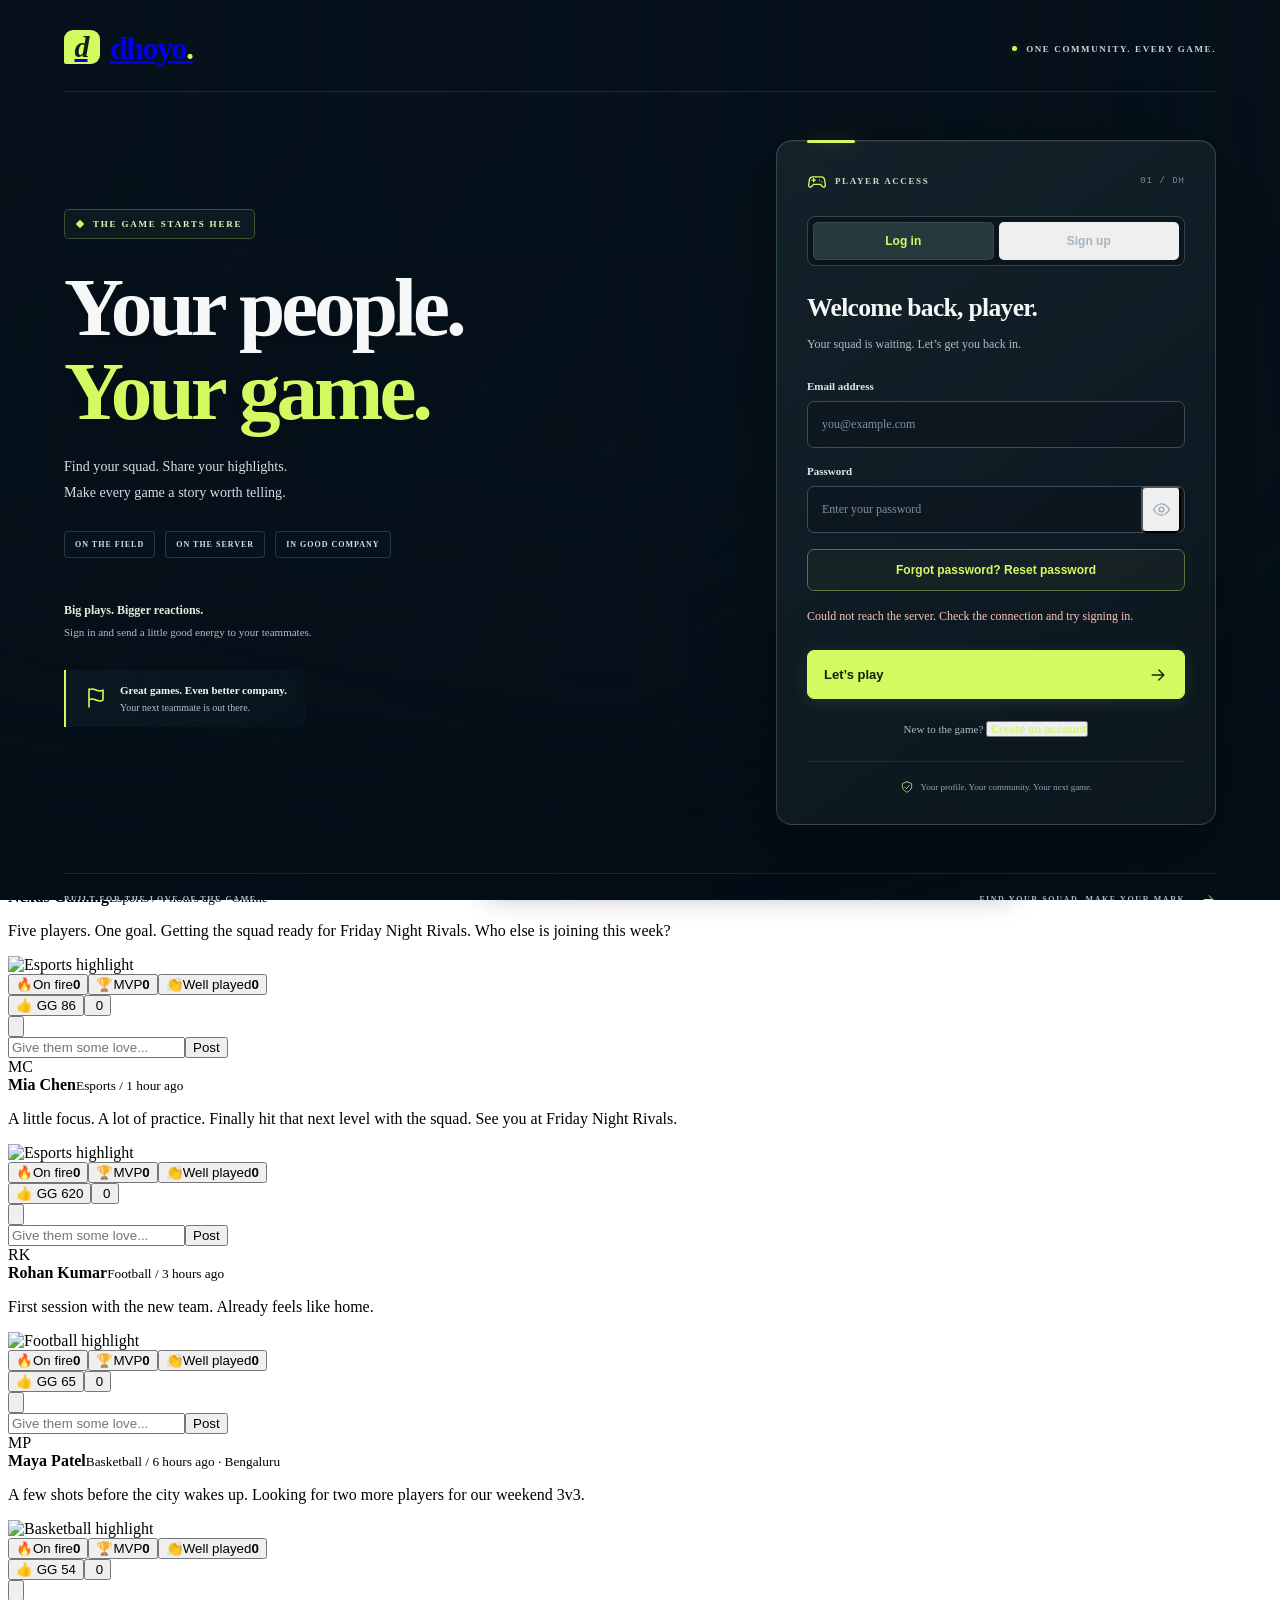
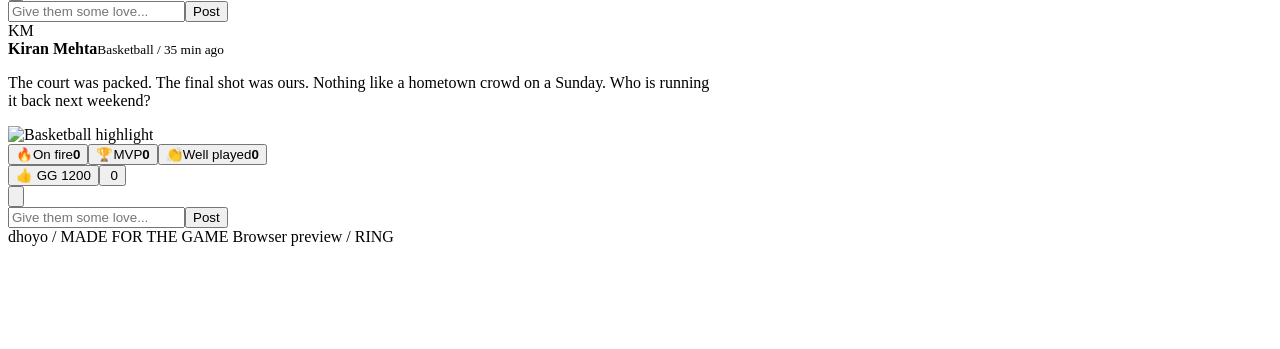
==== commit 8673847e: "Add activated onboarding, player progress and Google Play linking" ====
--- a/app/static/sportspace/index.html
+++ b/app/static/sportspace/index.html
@@ -19,7 +19,11 @@
   <link rel="stylesheet" href="stickers.css">
   <link rel="stylesheet" href="friends.css">
   <link rel="stylesheet" href="organisations.css">
+  <link rel="stylesheet" href="progression.css">
+  <link rel="stylesheet" href="reminders.css">
+  <link rel="stylesheet" href="google-play.css">
   <script src="stickers.js" defer></script>
+  <script src="account-onboarding.js" defer></script>
   <script src="auth-ui.js" defer></script>
   <script src="auth-encryption.js" defer></script>
   <script src="app.js" defer></script>
@@ -34,6 +38,9 @@
   <script src="friends.js" defer></script>
   <script src="account-security.js" defer></script>
   <script src="organisations.js" defer></script>
+  <script src="progression.js" defer></script>
+  <script src="reminders.js" defer></script>
+  <script src="google-play.js" defer></script>
 </head>
 <body class="account-pending">
   <aside class="sidebar">
@@ -46,6 +53,9 @@
       <button data-ring-route="discover"><img class="nav-icon" src="icons/compass.svg" alt=""> Discover Arenas</button>
       <button data-view="grounds"><img class="nav-icon" src="icons/map-pin.svg" alt=""> Book a ground</button>
       <button data-view="tournaments"><img class="nav-icon" src="icons/trophy.svg" alt=""> Tournaments</button>
+      <button data-progress-route="progress"><img class="nav-icon" src="icons/trophy.svg" alt=""> Achievements & rankings</button>
+      <button data-view="reminders"><img class="nav-icon" src="icons/bookmark.svg" alt=""> Tournament reminders</button>
+      <button data-play-route="google-play"><img class="nav-icon" src="icons/trophy.svg" alt=""> Google Play</button>
       <button data-view="activity"><img class="nav-icon" src="icons/bookmark.svg" alt=""> Saved & activity</button>
     </nav>
     <div id="ring-memberships"></div>
--- a/app/static/sportspace/player-hub.css
+++ b/app/static/sportspace/player-hub.css
@@ -0,0 +1,51 @@
+.geo-context{display:flex;justify-content:space-between;align-items:center;gap:18px;padding:17px 18px;background:#17251b;border:1px solid #3a5035;border-radius:10px;margin:8px 0 18px}
+.geo-context>span{display:flex;flex-wrap:wrap;align-items:center;gap:7px;min-width:0}.geo-context img{width:15px;height:15px;filter:invert(.8)}.geo-context b{font-size:13px;color:#d4fa62}.geo-context small{flex-basis:100%;font-size:11px;line-height:1.6;color:#a8b79c}.geo-context button{font-size:11px;display:flex;align-items:center;gap:8px;color:#d4fa62;flex-shrink:0}
+.hub-profile{border:1px solid #394631;border-radius:14px;overflow:hidden;background:#151c14;margin-top:18px}.hub-cover{height:290px;position:relative;background:#25371d;overflow:hidden}.hub-cover>button{width:100%;height:100%;padding:0;display:block}.hub-cover img{width:100%;height:100%;object-fit:cover;display:block}.hub-cover-label{position:absolute;bottom:16px;right:18px;max-width:80%;padding:8px 13px;background:#10190ddb;color:#e0edcf;font-size:11px;border-radius:20px;pointer-events:none}.hub-no-photo{display:grid;place-items:center;height:100%;font-size:24px;color:#b7d77f;background:radial-gradient(ellipse at 70% 20%,#47662e,transparent 65%)}
+.hub-identity{display:flex;align-items:flex-start;gap:20px;padding:25px;position:relative}.hub-identity>.avatar{width:88px;height:88px;border:5px solid #1c2b16;font-size:25px;box-shadow:0 0 0 1px #799055}.hub-identity>div:first-of-type{min-width:0;flex:1}.hub-identity h2{font-size:30px;line-height:1.2;margin:7px 0 10px;overflow-wrap:anywhere}.hub-identity p{font-size:12px;color:#a7b69d;line-height:1.8;margin:0}.hub-identity .hub-bio{color:#d4dfca;font-size:14px;margin-top:12px;white-space:pre-wrap;overflow-wrap:anywhere}.hub-profile-actions{display:flex;flex-direction:column;align-items:stretch;gap:9px;flex-shrink:0}.hub-profile-actions>button{border:1px solid #455c37;border-radius:7px;font-size:11px;padding:10px 13px;min-height:40px}.hub-profile-actions>.primary{background:#d4fa62;color:#17220e}
+.hub-stats{display:grid;grid-template-columns:repeat(4,minmax(0,1fr));border-top:1px solid #394631}.hub-stats a{display:flex;flex-direction:column;justify-content:center;gap:10px;padding:21px;border-right:1px solid #394631;min-width:0}.hub-stats a:last-child{border:0}.hub-stats strong{font-size:25px;color:#d4fa62}.hub-stats span:not(.rank-badge){font-size:11px;color:#b9c7ac;line-height:1.6}.hub-stats .rank-badge{align-self:flex-start}.hub-tabs{display:flex;gap:7px!important;overflow-x:auto;border-bottom:1px solid #3b4a33;margin:23px 0;scrollbar-width:thin}.hub-tabs a{display:block;padding:14px;font-size:12px;white-space:nowrap;border-bottom:2px solid transparent;color:#aabc9b}.hub-tabs a.active{color:#d4fa62;border-color:#d4fa62}.hub-content{min-width:0}.hub-content>h2{font-size:23px}.hub-section-heading{display:flex;align-items:flex-start;justify-content:space-between;gap:15px;margin:0 0 18px}.hub-section-heading h2,.hub-section-heading h3{margin:7px 0;font-size:22px;line-height:1.35;overflow-wrap:anywhere}.hub-section-heading h3{font-size:18px}.hub-section-heading p{font-size:12px;line-height:1.7;color:#a7b79a;margin:7px 0}.hub-section-heading>a,.hub-section-heading>button,.hub-link{color:#d4fa62;font-size:11px;padding:10px 0;line-height:1.5;flex-shrink:0}
+.hub-roster{display:grid;grid-template-columns:repeat(2,minmax(0,1fr));gap:12px}.hub-person{display:flex;align-items:center;gap:12px;padding:15px;border:1px solid #3f5735;background:#1d2a18;border-radius:9px;min-width:0}.hub-person>div{min-width:0;flex:1}.hub-person strong{font-size:13px;display:block;overflow-wrap:anywhere}.hub-person small{font-size:10px;color:#abbda0;line-height:1.6}.hub-person div>span{display:block;font-size:10px;color:#a1d6c8;margin-top:7px}.hub-card-arrow{color:#d4fa62;font-size:16px}.hub-person:hover{border-color:#d4fa62}.hub-person .rank-badge{font-size:8px;flex-shrink:0}.hub-squad-grid{display:grid;grid-template-columns:repeat(2,minmax(0,1fr));gap:17px;margin-bottom:22px}.hub-squad{padding:20px;border:1px solid #385130;border-radius:12px;background:#151f13;min-width:0}.hub-squad .hub-roster{grid-template-columns:1fr}.hub-squad .hub-section-heading{flex-wrap:wrap;gap:2px}.hub-connections-map{padding:22px;border:1px solid #3a5033;border-radius:12px;background:#131b11;margin:0 0 25px}.hub-connections-map>.hub-person{max-width:530px;margin:auto}.hub-map-line{height:28px;width:1px;border-left:2px dashed #a7c15b;margin:auto}
+.hub-empty{padding:22px;background:#172015;border:1px dashed #3e5035;border-radius:9px;color:#a7b99b;font-size:12px;line-height:1.8;margin:12px 0}.hub-empty p{margin:0}.hub-stories{padding:20px;border:1px solid #3b5032;border-radius:12px;margin-bottom:25px;background:#151e12}.hub-story-list{display:flex;gap:13px;overflow-x:auto;scrollbar-width:thin}.hub-story{flex:0 0 140px;text-align:left;padding:0;position:relative}.hub-story img{width:140px;height:180px;object-fit:cover;border:2px solid #d4fa62;border-radius:9px;display:block;margin-bottom:8px}.hub-story strong{font-size:11px}.hub-story small{font-size:10px;color:#9bad8d;line-height:1.6}.hub-stories .hub-section-heading button{color:#d4fa62;font-size:12px;padding:12px}.hub-gallery{display:grid;grid-template-columns:repeat(3,minmax(0,1fr));gap:14px}.hub-gallery button{padding:0;text-align:left;min-width:0;border:1px solid #3c5233;border-radius:9px;overflow:hidden;background:#192315}.hub-gallery img{width:100%;height:210px;object-fit:cover;display:block}.hub-gallery span{display:block;font-size:11px;line-height:1.7;padding:12px;overflow-wrap:anywhere;max-height:75px;overflow:hidden}.hub-awards{display:grid;grid-template-columns:repeat(4,minmax(0,1fr));gap:14px;margin:25px 0}.hub-award{display:flex;flex-direction:column;align-items:flex-start;gap:18px;padding:20px;border:1px solid #3b5031;border-radius:10px;background:#192315}.hub-award strong{font-size:29px;color:#e4eed8}.hub-award small{font-size:10px;line-height:1.6}.hub-history{display:flex;align-items:center;flex-wrap:wrap;gap:15px;padding:15px 0;border-bottom:1px solid #3b4e31;font-size:12px;width:100%;text-align:left}.hub-history small{color:#a6b898}.hub-full-photo{margin:0}.hub-full-photo img{width:100%;max-height:65vh;object-fit:contain;display:block;background:#0c110a}.hub-full-photo figcaption{font-size:12px;line-height:1.7;padding:12px;color:#bdcdb0}.hub-form-grid{display:grid;grid-template-columns:1fr 1fr;gap:15px}#modal .hub-roster{grid-template-columns:1fr}#modal .hub-squad{padding:14px}#modal .hub-section-heading button[data-hub-squad]{display:none}
+.hub-tabs a:focus-visible,.hub-person:focus-visible,.hub-gallery button:focus-visible,.hub-award:focus-visible,.hub-profile button:focus-visible,.hub-profile a:focus-visible{outline:2px solid #d4fa62;outline-offset:3px}
+.hub-profile-connections{margin-top:22px;scroll-margin-top:100px}.hub-map-root{display:flex;align-items:center;justify-content:center;flex-wrap:wrap;gap:12px;max-width:420px;margin:auto;padding:14px;border:1px solid #91af51;border-radius:9px;background:#2b3b1d}.hub-map-root>strong{font-size:15px}.hub-profile-connections .hub-squad{position:relative}.hub-profile-connections .hub-squad:before{content:"";position:absolute;top:-18px;left:50%;height:17px;border-left:2px dashed #6f8e44}.hub-match-connections{border-top:1px solid #3b5132;padding-top:18px}.hub-match-connections .hub-roster{margin-top:14px}.hub-connection-loading{font-size:11px;color:#adc393}.hub-content>.hub-cover{border-radius:12px;margin-bottom:22px}.geo-context>a{color:#d4fa62;font-size:11px;line-height:1.6}
+.profile-location-controls{padding:15px;border:1px solid #475c39;border-radius:9px;margin-top:22px;background:#1b2816}.profile-location-controls button{background:#d4fa62;color:#17220d;border-radius:6px;padding:11px 13px;font-size:12px;font-weight:600}.profile-location-controls small{line-height:1.6}.profile-location-controls a{color:#d4fa62}.app-bottom-nav button:hover,.app-bottom-nav a:hover{background:#2c3c1e}
+.app-bottom-nav{position:fixed;bottom:14px;left:calc(50% + 110px);transform:translateX(-50%);width:min(510px,calc(100% - 250px));display:flex;justify-content:space-around;align-items:center;gap:5px;padding:9px 12px;background:#192116f5;border:1px solid #455b37;border-radius:18px;z-index:6;backdrop-filter:blur(14px);box-shadow:0 8px 30px #0005}.app-bottom-nav>a,.app-bottom-nav>button{display:flex;align-items:center;justify-content:center;flex-direction:column;gap:5px;min-height:46px;min-width:58px;padding:4px 8px;color:#b1bfa4;font-size:10px;border:0;background:none;border-radius:9px}.app-bottom-nav img{width:21px;height:21px;filter:invert(.8)}.app-bottom-nav .active{color:#d4fa62;background:#2c3c1e}.bottom-profile-avatar{display:grid;place-items:center;width:24px;height:24px;border-radius:50%;background:#364528;color:#d4fa62;font-size:9px;font-weight:700;overflow:hidden;border:1px solid #839958}.bottom-profile-avatar img{width:100%;height:100%;object-fit:cover;filter:none}.app-bottom-nav a:focus-visible,.app-bottom-nav button:focus-visible{outline:2px solid #d4fa62;outline-offset:2px}.shell{padding-bottom:95px}#toast{bottom:105px!important}
+@media(max-width:1200px){.app-bottom-nav{left:calc(50% + 100px);width:min(510px,calc(100% - 230px))}}
+@media(max-width:640px){.sidebar>nav{display:none}.sidebar{padding-bottom:12px}.app-bottom-nav{left:0;right:0;bottom:0;transform:none;width:100%;padding:8px 9px max(8px,env(safe-area-inset-bottom));border-radius:0;border-width:1px 0 0;gap:0}.app-bottom-nav>a,.app-bottom-nav>button{min-width:0;flex:1;padding:4px;min-height:46px;font-size:9px}.hub-profile{margin-top:10px}.hub-profile-connections{margin-top:16px;padding:14px}.hub-profile-connections .hub-section-heading h2{font-size:21px}.hub-profile-connections .hub-section-heading p{font-size:11px}.hub-map-root>strong{font-size:13px}.hub-identity{padding:16px}.hub-identity h2{font-size:22px}.hub-stats a{padding:13px}.hub-stats strong{font-size:21px}.hub-profile-actions{gap:7px}.hub-profile-actions>button{font-size:10px;min-height:34px;padding:8px 10px}.hub-profile-connections .hub-squad{padding:13px}}
+@media(max-width:1050px){.hub-identity{flex-wrap:wrap}.hub-profile-actions{flex-direction:row;flex-wrap:wrap;width:100%}.hub-squad-grid{grid-template-columns:1fr}.hub-gallery{grid-template-columns:repeat(2,minmax(0,1fr))}}
+@media(max-width:640px){.geo-context{align-items:flex-start;flex-direction:column;padding:14px;gap:11px}.hub-cover{height:230px}.hub-identity{padding:18px;gap:14px}.hub-identity>.avatar{width:64px;height:64px;font-size:19px}.hub-identity h2{font-size:24px}.hub-stats{grid-template-columns:repeat(2,minmax(0,1fr))}.hub-stats a{padding:17px;border-bottom:1px solid #394631}.hub-roster{grid-template-columns:1fr}.hub-section-heading{flex-wrap:wrap;gap:4px}.hub-section-heading h2{font-size:20px}.hub-connections-map,.hub-squad,.hub-stories{padding:15px}.hub-awards{grid-template-columns:repeat(2,minmax(0,1fr));gap:10px}.hub-gallery img{height:150px}.hub-form-grid{grid-template-columns:1fr}.hub-tabs{gap:0!important}.hub-tabs a{padding:13px 10px;font-size:11px}.hub-person{padding:12px;gap:10px}.hub-content .fixture-strip{grid-template-columns:1fr}}
+.app-bottom-nav>a>span:not(.bottom-profile-avatar),.app-bottom-nav>button>span{font-size:10px;width:auto;font-weight:500}
+.hub-profile-connections .hub-squad-grid{position:relative}.hub-profile-connections .hub-squad-grid:has(>.hub-squad:only-child){grid-template-columns:minmax(0,1fr);max-width:700px;margin-inline:auto}.hub-profile-connections .hub-squad-grid:has(>.hub-squad:nth-child(2)):before{content:"";position:absolute;top:-18px;left:25%;right:25%;border-top:2px dashed #6f8e44}
+.hub-squad-recognition{padding:12px;border:1px solid #395c4b;background:#16291f;border-radius:8px;display:flex;flex-wrap:wrap;align-items:center;gap:8px;margin:0 0 13px;font-size:11px}.hub-squad-recognition>a{color:#d4fa62}.hub-squad-recognition>span{font-size:10px;line-height:1.7;color:#b2d6c4}.hub-squad-recognition b{color:#9de3d8}.hub-squad-recognition>small{width:100%;font-size:9px;color:#a3bca9;margin:0}
+@media(max-width:640px){.hub-profile-connections .hub-squad-grid:before{display:none}.app-bottom-nav>a>span:not(.bottom-profile-avatar),.app-bottom-nav>button>span{font-size:9px}}
+
+.connection-card-grid{display:grid;grid-template-columns:repeat(auto-fit,minmax(220px,1fr));gap:14px;margin-bottom:26px}
+.connection-team-card,.connection-player-card{display:flex;flex-direction:column;align-items:flex-start;gap:12px;text-align:left;padding:22px;background:#20251c;border:1px solid #414c35;border-radius:12px;color:#edf2e5;text-decoration:none;font:inherit;cursor:pointer;min-width:0}
+.connection-team-card:hover,.connection-player-card:hover{background:#2a3322;border-color:#b2d366}
+.connection-team-card:focus-visible,.connection-player-card:focus-visible{outline:2px solid #d4fa62;outline-offset:3px}
+.connection-team-card strong,.connection-player-card strong{font-size:17px;overflow-wrap:anywhere}
+.connection-team-card small,.connection-player-card small{color:#aebba0;font-size:12px;line-height:1.6;overflow-wrap:anywhere}
+.connection-card-roster{display:flex;gap:5px}.connection-card-roster .avatar{width:30px;height:30px;font-size:10px}.connection-player-card>.avatar{width:52px;height:52px}
+.connection-team-card>.hub-link,.connection-player-card>.hub-link{margin-top:auto;font-size:12px;color:#d4fa62}
+@media(max-width:480px){.connection-card-grid{grid-template-columns:1fr}.connection-team-card,.connection-player-card{padding:18px}}
+#account-screen{position:fixed;inset:0;z-index:1000;overflow:auto;display:grid;grid-template-columns:1fr 1fr;gap:60px;padding:60px max(24px,8vw);background:#141a12;color:#eef4e7;align-items:center}.account-welcome h1{font-size:clamp(32px,4vw,62px);line-height:1.1;letter-spacing:-2px;margin:28px 0}.account-welcome>.eyebrow{display:block;margin-top:65px}.account-welcome p{max-width:400px;color:#aabb99;line-height:1.8}.account-pills{display:flex;flex-wrap:wrap;gap:8px;margin-top:25px}.account-pills span{font-size:11px;border:1px solid #415236;border-radius:20px;padding:8px 12px}.account-form{padding:30px;background:#20281b;border:1px solid #415236;border-radius:18px;max-width:480px;width:100%;box-sizing:border-box}.account-form h2{font-size:28px;margin:0}.account-form p,.account-form small{color:#aabb99;font-size:12px;line-height:1.6}.account-form label{display:block;font-size:12px;margin:14px 0}.account-form input,.account-form select{box-sizing:border-box;width:100%;background:#161d12;color:#edf5e6;border:1px solid #536447;border-radius:7px;padding:12px;margin-top:7px;font:inherit}.account-form input:focus{outline:2px solid #d4fa62}.account-location{display:grid;grid-template-columns:1fr 1fr;gap:12px}.account-form .primary{width:100%;margin-top:8px}.account-switch{width:100%;color:#d4fa62;padding:16px 0 0;font-size:12px}.account-form .account-error{color:#ffb19d}.account-logout{color:#d4fa62;font-size:12px;white-space:nowrap}.moment-author{display:flex;gap:12px;align-items:center;margin-bottom:20px}.moment-author small{display:block;color:#aabb99;margin-top:5px}.moment-caption{width:100%;box-sizing:border-box;min-height:110px;background:#222b1c;border:1px solid #526441;border-radius:10px;padding:14px;color:#f0f5e9;font:inherit;resize:vertical}.moment-photo-picker{border:1px dashed #718356;border-radius:10px;padding:24px;width:100%;color:#d4fa62;display:grid;gap:8px;margin:15px 0}.moment-photo-picker small{color:#aabb99}.moment-preview img{display:block;width:100%;max-height:320px;object-fit:contain;background:#111;border-radius:10px}.moment-preview button{color:#d4fa62;padding:10px 0}.moment-help{font-size:12px;color:#aabb99;line-height:1.7;margin:12px 0}.post-image{height:auto!important;max-height:650px;object-fit:contain!important}.post-text{white-space:pre-wrap;overflow-wrap:anywhere}.moment-error{color:#ffb19d;font-size:12px}.moment-counter{display:block;text-align:right;color:#aabb99;font-size:10px;margin:6px 0}.moment-preview[hidden]{display:none}@media(max-width:700px){#account-screen{grid-template-columns:1fr;gap:25px;padding:30px 20px}.account-welcome>.eyebrow{margin-top:20px}.account-welcome h1{font-size:34px;margin:15px 0}.account-welcome p,.account-pills{display:none}.account-form{max-width:none;padding:22px}}
+
+.social-home-links{display:flex;justify-content:space-between;align-items:center;gap:18px;padding:0 0 22px;margin-bottom:18px;border-bottom:1px solid #35422d}.social-home-links h2{font-size:24px;margin:8px 0 0}.social-home-links>a{color:#d4fa62;font-size:13px;white-space:nowrap}.ring-tabs{flex-wrap:wrap}@media(max-width:640px){.social-home-links{align-items:flex-start}.social-home-links h2{font-size:19px}.social-home-links>a{font-size:11px;white-space:normal;max-width:110px}}
+.unified-home{display:grid;grid-template-columns:minmax(0,1.35fr) minmax(320px,1fr);gap:24px;align-items:start}.social-feed-heading{display:flex;justify-content:space-between;align-items:center;gap:12px}.social-feed-heading h2{font-size:20px}.home-connections{min-width:0;position:sticky;top:20px}.home-connections .ring-network{margin:0 0 16px;padding:18px}.home-connections .network-heading{align-items:flex-start;gap:12px}.home-connections .network-heading h2{font-size:21px}.home-connections .network-nodes{flex-wrap:wrap}.home-connections .network-node{min-width:0;flex:1 1 130px}.home-connections #network-tree{max-height:65vh;overflow:auto}.home-connections .network-summary{flex-wrap:wrap}.player-hover-connections{position:fixed;z-index:100;width:320px;max-width:calc(100vw - 24px);max-height:calc(100dvh - 24px);overflow:auto;box-sizing:border-box;background:#222b1d;border:1px solid #6b8150;border-radius:12px;padding:18px;box-shadow:0 12px 50px #0009;color:#eff4e8}.player-hover-connections[hidden]{display:none}.preview-identity{display:flex;align-items:center;gap:10px}.preview-identity>div{flex:1}.preview-identity small{display:block;font-size:11px;color:#aebb9f;margin-top:5px}.player-hover-connections h3{font-size:15px;margin:18px 0 8px}.player-hover-connections p{font-size:12px;color:#b0bea2}.player-hover-connections>a{display:flex;align-items:center;gap:8px;color:#e2edda;padding:10px 0;border-top:1px solid #414e36;font-size:12px}.player-hover-connections>a>img{width:18px;filter:invert(.8)}.player-hover-connections .avatar{width:28px;height:28px;font-size:10px}.player-hover-connections a small{margin-left:auto;color:#adbd9b}.player-hover-connections .preview-full{color:#d4fa62}.preview-identity button{font-size:22px;color:#d4fa62}@media(max-width:1000px){.unified-home{display:flex;flex-direction:column}.home-connections{order:-1;width:100%;position:static}.ring-feed{width:100%;min-width:0}.home-connections #network-tree{max-height:280px}}
+.hub-private-photos{padding:24px;border:1px solid var(--border,#344744);border-radius:12px;background:#122226;color:#e8f1ea;margin:18px 0}
+.hub-private-photos strong{font-size:16px}
+.hub-private-photos p{max-width:580px;margin:10px 0 0;font-size:13px;line-height:1.7;color:#adc2b9}
+.hub-photo-audience{display:inline-block;margin:7px 0;padding:5px 9px;border:1px solid #50623d;border-radius:6px;color:#d4fa62;font-size:11px}
+.hub-player-tools{display:grid;grid-template-columns:repeat(2,minmax(0,1fr));gap:14px;margin:0 0 26px}
+.hub-player-tools>a{display:flex;align-items:center;gap:13px;min-width:0;min-height:88px;padding:17px 19px;border:1px solid #3b5755;border-radius:11px;background:#14272d;color:#edf4ec;text-decoration:none}
+.hub-player-tools>a:hover{background:#1d3539;border-color:#9bbd6a}
+.hub-player-tools>a>span:nth-child(2){display:grid;gap:6px;min-width:0}
+.hub-player-tools strong{font-size:14px;font-weight:650;line-height:1.4}
+.hub-player-tools small{color:#afc2ba;font-size:11px;line-height:1.5;margin:0}
+.hub-tool-icon{display:grid;place-items:center;flex:0 0 36px;width:36px;height:36px;border:1px solid #4c6750;border-radius:9px;background:#243a2b}
+.hub-tool-icon img{width:18px;height:18px;filter:invert(.85)}
+.hub-tool-arrow{margin-left:auto;color:#d4fa62;font-size:18px}
+.hub-profile-actions>.hub-tournament-link{display:inline-flex;align-items:center;justify-content:center;min-height:40px;padding:10px 13px;border:1px solid #718f4b;border-radius:6px;background:#263b28;color:#d4fa62;font-size:11px;line-height:1.5;text-align:center;text-decoration:none}
+.hub-profile-actions>.hub-tournament-link:hover{border-color:#d4fa62;background:#344b2a}
+.hub-player-tools>a:focus-visible,.hub-profile-actions>.hub-tournament-link:focus-visible{outline:2px solid #d4fa62;outline-offset:4px}
+.hub-play-link{display:inline-flex;min-height:44px;align-items:center;margin:-12px 0 20px;color:#d4fa62;text-decoration:none;font-size:12px}.hub-play-link:focus-visible{outline:2px solid #d4fa62;outline-offset:4px}
+@media(max-width:640px){.hub-player-tools{grid-template-columns:1fr;gap:10px;margin-bottom:22px}.hub-player-tools>a{min-height:76px;padding:14px;gap:12px}.hub-player-tools strong{font-size:13px}.hub-profile-actions>.hub-tournament-link{min-height:42px;padding:10px 12px;font-size:11px}}
--- a/app/static/sportspace/auth.css
+++ b/app/static/sportspace/auth.css
@@ -330,3 +330,15 @@
 /* Account state and organisation sign-up fields use the existing access layout. */
 #account-screen [hidden] { display: none !important; }
 #account-screen .account-role-note { margin: 12px 0 0; color: #aebec7; font-size: 11px; line-height: 1.6; }
+.account-google { margin: 0 0 1.25rem; padding-bottom: 1rem; border-bottom: 1px solid #ffffff18; }
+.account-google[hidden] { display: none; }
+.account-google-label { color: var(--muted, #a1a1aa); font-size: .85rem; text-align: center; }
+.account-google-button { display: flex; justify-content: center; min-height: 44px; margin: .65rem 0; }
+.account-google-button[hidden] { display: none; }
+.account-google-status { margin: .5rem 0 0; color: #aebec7; font-size: 11px; line-height: 1.6; text-align: center; }
+.account-google-unavailable { width: 100%; min-height: 44px; padding: 10px 12px; border: 1px solid #ffffff24; border-radius: 6px; background: #ffffff08; color: #b7c2ca; font: inherit; font-size: 12px; cursor: not-allowed; }
+.account-google-identity { overflow-wrap: anywhere; font-size: .9rem; }
+.account-onboarding-form .account-back { border: 0; background: transparent; color: inherit; cursor: pointer; text-decoration: underline; }
+.account-onboarding-form .account-onboarding-organisation[hidden] { display: none; }
+.account-google-dialog { width: min(440px, calc(100vw - 32px)); padding: 1.5rem; border: 1px solid #454545; border-radius: 16px; background: #161616; color: #fafafa; }
+.account-google-dialog::backdrop { background: #000a; }
--- a/app/static/sportspace/progression.css
+++ b/app/static/sportspace/progression.css
@@ -0,0 +1,60 @@
+.progress-toolbar{display:flex;align-items:center;justify-content:space-between;gap:16px;margin:24px 0 28px}
+.progress-toolbar>a{display:inline-flex;gap:8px;align-items:center;color:inherit;text-decoration:none;font-weight:600}
+.progress-toolbar svg{width:18px;height:18px}
+.progress-page{display:grid;gap:44px;max-width:1120px}
+.progress-section-heading{display:flex;justify-content:space-between;align-items:flex-end;gap:24px;margin-bottom:22px}
+.progress-section-heading h2{font-size:clamp(23px,3vw,32px);letter-spacing:-.6px;margin:6px 0}
+.progress-section-heading p{color:var(--muted,#a2a59e);margin:6px 0 0}
+.progress-section-heading a,.progress-empty a{color:var(--green,#d4fa62);font-weight:600;text-decoration:none}
+.progress-kicker{font-size:10px;letter-spacing:1.5px;font-weight:700;color:var(--muted,#a2a59e)}
+.progress-stats{display:grid;grid-template-columns:repeat(3,1fr);border:1px solid var(--line,#303230);border-radius:16px;background:var(--surface,#171d18);margin-bottom:20px;overflow:hidden}
+.progress-stats>div{display:grid;gap:7px;padding:24px}
+.progress-stats>div+div{border-left:1px solid var(--line,#303230)}
+.progress-stats strong{font-size:32px;line-height:1;letter-spacing:-1px}
+.progress-stats span{font-size:12px;color:var(--muted,#a2a59e)}
+.progress-badges{display:grid;grid-template-columns:repeat(2,minmax(0,1fr));gap:16px}
+.progress-badge{display:flex;align-items:flex-start;gap:18px;padding:24px;border:1px solid var(--line,#303230);border-radius:16px;background:var(--surface,#171d18)}
+.progress-badge>div{flex:1;min-width:0}
+.progress-badge-mark{display:grid;place-items:center;flex:0 0 48px;width:48px;height:48px;border-radius:50%;color:#b6bbaa;background:#2b3429}
+.progress-badge-mark svg{width:24px;height:24px}
+.progress-badge.is-earned .progress-badge-mark{background:#40351c;color:#f4ce74}
+.progress-badge.is-earned{border-color:#75613b}
+.progress-badge h3{font-size:18px;letter-spacing:-.3px;margin:7px 0}
+.progress-badge p,.progress-note p{line-height:1.6;color:var(--muted,#a2a59e);font-size:13px;margin:0 0 16px}
+.progress-badge small{display:block;font-size:11px;color:var(--muted,#a2a59e);margin-top:9px}
+.progress-meter{height:5px;background:#30382b;border-radius:10px;overflow:hidden}
+.progress-meter>span{display:block;height:100%;background:#7c8e67;border-radius:inherit}
+.progress-badge.is-earned .progress-meter>span{background:#d1a84e}
+.progress-help{font-size:12px;line-height:1.7;color:var(--muted,#a2a59e);margin:16px 0}
+.progress-controls{display:flex;gap:12px}
+.progress-controls label{display:grid;gap:7px;font-size:11px;color:var(--muted,#a2a59e);font-weight:600}
+.progress-controls select{background:var(--surface,#171d18);border:1px solid var(--line,#303230);border-radius:8px;padding:10px 30px 10px 12px;color:var(--ink,#f4f5f1);font:inherit;min-height:40px}
+.progress-table-wrap{overflow-x:auto;border:1px solid var(--line,#303230);border-radius:16px;background:var(--surface,#171d18)}
+.progress-table{width:100%;border-collapse:collapse;text-align:left;font-size:13px}
+.progress-table thead{background:var(--surface-raised,#20291e);color:var(--muted,#a2a59e);font-size:11px}
+.progress-table th,.progress-table td{padding:16px 22px}
+.progress-table tbody tr+tr{border-top:1px solid var(--line,#303230)}
+.progress-table tbody tr.is-you{background:#29351e}
+.progress-table tbody th{font-weight:600}
+.progress-table td:nth-last-child(-n+2),.progress-table thead th:nth-last-child(-n+2){text-align:center}
+.progress-rank{width:55px;font-weight:700}
+.progress-player{display:flex;align-items:center;gap:12px;text-decoration:none;color:inherit}
+.progress-player>span{display:grid;gap:4px}
+.progress-player small{color:var(--green,#d4fa62);font-size:10px}
+.progress-avatar{width:36px;height:36px;border-radius:50%;object-fit:cover;display:grid;place-items:center;flex:0 0 36px;background:#354329;color:#d4fa62;font-weight:700;font-size:12px}
+.progress-empty,.progress-note{padding:32px;border:1px solid var(--line,#303230);border-radius:16px;background:var(--surface,#171d18)}
+.progress-empty h3,.progress-note h2{margin:0 0 10px}
+.progress-empty p{font-size:13px;line-height:1.7;max-width:540px;color:var(--muted,#a2a59e);margin:0 0 16px}
+.progression-view #content{min-height:50vh}
+.progression-view .sr-only{position:absolute;width:1px;height:1px;padding:0;margin:-1px;overflow:hidden;clip:rect(0,0,0,0);white-space:nowrap;border:0}
+@media(max-width:800px){.progress-section-heading{align-items:flex-start;flex-direction:column;gap:16px}
+.progress-controls{width:100%}
+.progress-controls label{flex:1;min-width:0}
+.progress-controls select{width:100%;max-width:100%}
+.progress-badges{grid-template-columns:1fr}
+.progress-stats>div{padding:20px 14px}
+.progress-stats strong{font-size:27px}
+.progress-table th,.progress-table td{padding:14px}
+.progress-table{min-width:440px}
+.progress-toolbar{margin-bottom:22px}
+.progress-badge{padding:20px}}
--- a/app/static/sportspace/reminders.css
+++ b/app/static/sportspace/reminders.css
@@ -0,0 +1 @@
+.reminders-view{--reminder-line:#35432e;--reminder-accent:#d5f76b}.reminders-workspace{max-width:1040px;margin:0 auto;color:#e7eddf}.reminders-toolbar{display:flex;justify-content:space-between;align-items:center;flex-wrap:wrap;gap:12px 20px;margin:0 0 22px}.reminders-toolbar p{font-size:13px;color:#b8c6ac}.reminders-preferences{display:grid;gap:18px;padding:25px;border:1px solid var(--reminder-line);border-radius:13px;background:#172017;margin-bottom:28px}.reminders-preferences h2{font-size:18px;margin:0 0 9px}.reminders-preferences p{font-size:12px;line-height:1.7;color:#b1c1a5;margin:0}.reminders-preferences fieldset{min-width:0;border:1px solid #405234;border-radius:8px;padding:15px}.reminders-preferences legend{font-size:12px;color:#d4e1c7;padding:0 6px}.reminders-toggle,.reminders-leads label{display:flex;align-items:center;gap:10px;min-height:30px;font-size:13px;line-height:1.6;cursor:pointer}.reminders-toggle input,.reminders-leads input{accent-color:var(--reminder-accent);width:18px;height:18px;flex-shrink:0}.reminders-leads{display:flex;flex-wrap:wrap;gap:12px 26px}.reminders-list{display:grid;grid-template-columns:repeat(2,minmax(0,1fr));gap:18px}.reminders-card{min-width:0;padding:24px;border:1px solid #50643c;border-radius:13px;background:#1b2719;overflow-wrap:anywhere}.reminders-card.is-read{border-color:var(--reminder-line);background:#151e16}.reminders-card-heading{display:flex;justify-content:space-between;align-items:center;gap:12px}.reminders-label{color:#b5cc99;font-size:10px;line-height:1.6;letter-spacing:1px;text-transform:uppercase}.reminders-unread{padding:4px 7px;border:1px solid #536c38;border-radius:6px;background:#2a3c1d;color:var(--reminder-accent);font-size:9px}.reminders-card h2{margin:15px 0 9px;font-size:23px;line-height:1.35;letter-spacing:-.5px}.reminders-card p{color:#aebe9f;font-size:12px;line-height:1.8;margin:8px 0}.reminders-card .reminders-date{display:grid;gap:5px;margin:19px 0 14px}.reminders-date time{font-size:14px;color:#e1ecd6}.reminders-date strong{color:#d5f76b;font-size:12px;font-weight:600}.reminders-actions{display:flex;align-items:center;flex-wrap:wrap;gap:10px;margin-top:8px}.reminders-actions .org-button{font-size:11px;min-height:40px}.reminders-dismiss{padding:10px 5px;min-height:40px;color:#b1bda7;font-size:11px;text-decoration:underline;text-underline-offset:3px}.reminders-workspace .reminders-note{font-size:11px;line-height:1.8;color:#a9b99b}.reminders-error{border:1px solid #846044;border-radius:9px;padding:16px;background:#33271e;color:#ffd0b5;font-size:13px;line-height:1.7}.reminders-empty{grid-column:1/-1;border:1px dashed #46583a;border-radius:12px;padding:38px 24px;text-align:center;background:#172016}.reminders-empty h2{font-size:21px;line-height:1.4;margin:0 0 10px}.reminders-empty p{max-width:580px;margin:0 auto 18px;font-size:13px;color:#acbc9f;line-height:1.8}.reminders-view :is(button,a,input):focus-visible{outline:2px solid var(--reminder-accent);outline-offset:4px}.reminders-workspace button:disabled{opacity:.55;cursor:default}@media(max-width:720px){.reminders-list{grid-template-columns:1fr}.reminders-preferences,.reminders-card{padding:20px}.reminders-preferences{gap:16px}.reminders-toolbar{gap:12px}.reminders-actions{gap:8px}.reminders-leads{gap:10px 22px}}
--- a/app/static/sportspace/google-play.css
+++ b/app/static/sportspace/google-play.css
@@ -0,0 +1 @@
+.play-toolbar{display:flex;align-items:center;flex-wrap:wrap;gap:12px;margin-bottom:22px}.play-toolbar>a{color:#d4fa62;font-size:12px;text-decoration:none}.play-toolbar>button{margin-left:auto}.play-cards{display:grid;grid-template-columns:repeat(2,minmax(0,1fr));gap:20px}.play-card,.play-consent{min-width:0;padding:26px;border:1px solid #38515c;border-radius:14px;background:#11232d}.play-card h2,.play-consent h2{margin:18px 0 12px;font-size:23px;letter-spacing:-.5px}.play-card p,.play-consent p{color:#b1c6cb;font-size:13px;line-height:1.8}.play-kicker{display:block;color:#d4fa62;font-size:10px;font-weight:650;letter-spacing:1.4px}.play-status{display:inline-block;margin-top:16px;padding:6px 9px;border:1px solid #5b6158;border-radius:5px;color:#bdc9b6;font-size:11px}.play-status.is-ready{color:#e0ff9e;border-color:#739247;background:#d4fa620d}.play-action{display:inline-flex;align-items:center;justify-content:center;min-height:44px;margin:12px 0;white-space:normal;text-align:center;text-decoration:none;font-size:12px}.play-text-link{display:inline-block;margin:10px 0;color:#d4fa62;font-size:12px;text-decoration:none}.play-page .play-note{color:#98afb8;font-size:12px;line-height:1.75}.play-consent{margin-bottom:22px;border-color:#83a34c;background:#1a2f29}.play-consent strong{color:#f1f7ed}.play-cancel{display:inline-block;padding:12px;color:#c9d6ca;font-size:12px}.play-error{padding:18px;color:#ffcec2;border:1px solid #8b554c;border-radius:8px;background:#40251f}.play-page a:focus-visible{outline:2px solid #d4fa62;outline-offset:4px}@media(max-width:700px){.play-cards{grid-template-columns:1fr;gap:14px}.play-card,.play-consent{padding:20px}.play-toolbar{gap:12px}.play-toolbar>button{margin-left:0}.play-action{width:100%}.play-card h2,.play-consent h2{font-size:21px}}
